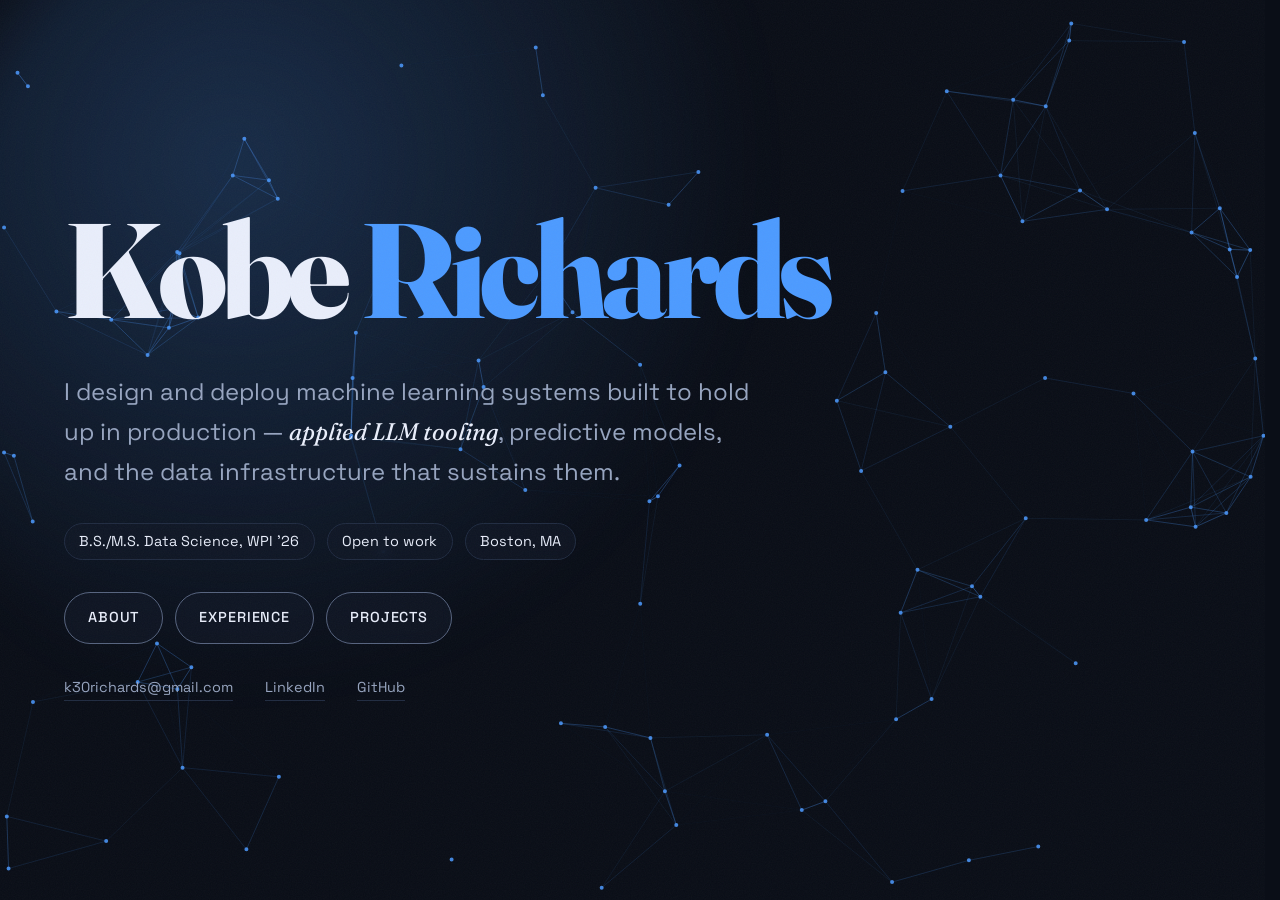
==== index.html @ b0a84de7 "Rewrite experience and project text as a bold overview plus one paragraph; add skills Each role and " ====
<!doctype html>
<html lang="en">
<head>
<meta charset="utf-8">
<meta name="viewport" content="width=device-width, initial-scale=1">

<!-- EDIT: page title + description (shows in browser tabs and search results) -->
<title>Kobe Richards — AI, ML &amp; Data Scientist</title>
<meta name="description" content="Kobe Richards — AI, ML and data scientist in Boston, MA. LLMs, predictive modeling, and data engineering. B.S./M.S. Data Science, WPI 2026.">

<link rel="preconnect" href="https://fonts.googleapis.com">
<link rel="preconnect" href="https://fonts.gstatic.com" crossorigin>
<link href="https://fonts.googleapis.com/css2?family=Fraunces:opsz,wght@9..144,400;9..144,600;9..144,800&family=Space+Grotesk:wght@400;500;700&display=swap" rel="stylesheet">

<link rel="stylesheet" href="styles.css">
<script src="script.js" defer></script>
</head>
<body>

<a class="skip" href="#main">Skip to content</a>

<!-- The animated background. Drawn by script.js; decoration only. -->
<canvas id="constellation" aria-hidden="true"></canvas>

<header class="topbar">
  <nav aria-label="Sections">
    <a href="#about">About</a>
    <a href="#experience">Experience</a>
    <a href="#work">Projects</a>
  </nav>
  <div class="scroll-progress" aria-hidden="true"></div>
</header>

<main id="main">

  <!-- ==========================================================
       EDIT: HERO — your name, your one-line intro, the chips, the
       Section buttons, and your contact links
       ========================================================== -->
  <section class="hero" id="top">
    <h1 class="hero-name">
      Kobe <span>Richards</span>
    </h1>
    <p class="hero-intro">
      I design and deploy machine learning systems built to hold up in
      production — <em>applied LLM tooling</em>, predictive models, and the
      data infrastructure that sustains them.
    </p>
    <ul class="chips">
      <li>B.S./M.S. Data Science, WPI&nbsp;&rsquo;26</li>
      <li>Open to work</li>
      <li>Boston, MA</li>
    </ul>
    <!-- Each button opens its Section as a pop-up, built from that
         Section's own content below (without JavaScript it jumps there). -->
    <nav class="hero-sections" aria-label="Explore">
      <a class="btn" href="#about">About</a>
      <a class="btn" href="#experience">Experience</a>
      <a class="btn" href="#work">Projects</a>
    </nav>
    <!-- EDIT: contact links -->
    <p class="hero-contact">
      <a href="mailto:k30richards@gmail.com">k30richards@gmail.com</a>
      <a href="https://www.linkedin.com/in/kdrichards30">LinkedIn</a>
      <a href="https://github.com/k30richards">GitHub</a>
    </p>
  </section>

  <!-- ==========================================================
       EDIT: ABOUT — bio, facts, and Toolkit, each in its own Panel
       ========================================================== -->
  <section class="about section" id="about">
    <h2 class="section-title"><span class="section-num">01</span> About</h2>
    <div class="about-grid">
      <div class="panel about-body">
        <p class="lead">
          I completed a combined B.S. and M.S. in Data Science at Worcester
          Polytechnic Institute in May 2026. Between an internship,
          undergraduate research, and graduate project work, my attention
          keeps returning to the same question: what does it take to move a
          model out of a notebook and into something an organization can
          depend on?
        </p>
        <p>
          My skills have been pointed at fairly different problems:
          enterprise data engineering and workflow automation, applied deep
          learning research, forecasting in noisy domains like equity markets
          and medical imaging, and deployment under the tight constraints of
          embedded hardware.
        </p>
        <p>
          Throughout, I benchmark competing options before committing to one,
          and I treat the system surrounding a model as no less important than
          the model itself.
        </p>
      </div>
      <div class="about-side">
        <!-- EDIT: swap these for your own facts — add or remove <div>s freely -->
        <div class="panel">
          <dl class="facts">
            <div><dt>Based in</dt><dd>Boston, MA</dd></div>
            <div><dt>Education</dt><dd>B.S./M.S. Data Science, WPI&nbsp;&rsquo;26</dd></div>
            <div><dt>Status</dt><dd>Available now. Open to full- and part-time roles.</dd></div>
            <div><dt>Seeking</dt><dd>Data science, ML, and applied AI roles in Greater Boston. Also open to consulting, technical sales, and part-time work where that background applies.</dd></div>
          </dl>
        </div>
        <!-- EDIT: Toolkit — one <div class="toolkit-group"> per category -->
        <div class="panel toolkit">
          <h3 class="panel-label">Toolkit</h3>
          <div class="toolkit-group">
            <p class="toolkit-name">Modeling</p>
            <ul class="tags"><li>PyTorch</li><li>TensorFlow</li><li>Scikit-learn</li></ul>
          </div>
          <div class="toolkit-group">
            <p class="toolkit-name">Data</p>
            <ul class="tags"><li>Python</li><li>Pandas</li><li>NumPy</li><li>SQL</li></ul>
          </div>
          <div class="toolkit-group">
            <p class="toolkit-name">Cloud &amp; reporting</p>
            <ul class="tags"><li>Snowflake</li><li>Azure</li><li>Tableau</li></ul>
          </div>
          <div class="toolkit-group">
            <p class="toolkit-name">LLMs</p>
            <ul class="tags"><li>Automation</li><li>Prompt design</li><li>Extraction from unstructured sources</li></ul>
          </div>
        </div>
      </div>
    </div>
  </section>

  <!-- ==========================================================
       EDIT: EXPERIENCE — the Timeline
       To add a role: copy one entire <li class="role panel"> … </li>
       block and change the dates, title, org, description, and tags.
       Newest first; the line and its markers follow on their own.
       ========================================================== -->
  <section class="section" id="experience">
    <h2 class="section-title"><span class="section-num">02</span> Experience</h2>

    <div class="timeline">
      <div class="timeline-line" aria-hidden="true"></div>
      <ol class="roles">

        <!-- ---- role ---- -->
        <li class="role panel">
          <div class="role-when">
            <p class="role-dates">Jun 2026 &ndash; Aug 2026</p>
            <p class="role-place">Boston, MA</p>
          </div>
          <div class="role-what">
            <h3 class="role-title">AI Intern</h3>
            <p class="role-org">Locust Walk</p>
            <div class="role-text">
              <p><strong>
                I built an automated pipeline that finds the executives and
                board members at the companies the firm tracks and prepares
                them to load into its CRM, replacing contact research that was
                done by hand.
              </strong></p>
              <p>
                The firm&rsquo;s CRM data was incomplete and going stale, and
                keeping it current meant researching one contact at a time,
                which did not scale. For each company, the pipeline finds its
                leadership and board pages, pulls the page text (with Jina, or
                Playwright for pages that need a real browser), has the Claude
                API read it and extract every name and title, and keeps only
                the roles the business development team tracks by checking
                each title against a whitelist I wrote. Apollo then adds
                emails and LinkedIn profiles. The CRM could not take that
                output as it was, so I wrote ETL scripts that clean the
                results, remove duplicates, map each location to the
                CRM&rsquo;s own region categories and reshape everything into
                its import format, so the contacts merge in without creating
                duplicate or conflicting records. Run across 211 firms, it
                found 2,042 contacts, an estimated 72% of them new to the CRM.
                The team uses it today, and the firm projects it will save
                hundreds of working hours a year. I also compared CRM and AI
                tools for the firm, including a cost model of its tool stack,
                and tested them on its real data. For
                example, I found that Clay fails silently on records missing a
                company domain and LinkedIn address, which helped the firm
                choose tools that would work at a low cost.
              </p>
            </div>
            <ul class="tags">
              <li>Python</li>
              <li>LLMs &amp; AI Tooling</li>
              <li>ETL</li>
              <li>API Integration</li>
              <li>Workflow Automation</li>
              <li>CRM Systems</li>
              <li>Technology Evaluation</li>
            </ul>
          </div>
        </li>

        <!-- ---- role ---- -->
        <li class="role panel">
          <div class="role-when">
            <p class="role-dates">May 2024 &ndash; Aug 2024</p>
            <p class="role-place">Worcester, MA</p>
          </div>
          <div class="role-what">
            <h3 class="role-title">Research Associate</h3>
            <p class="role-org">Worcester Polytechnic Institute</p>
            <div class="role-text">
              <p><strong>
                I tested six prompting strategies for getting ChatGPT to
                identify the stage of a pressure wound from a photo, to find
                out which one is the most accurate and consistent.
              </strong></p>
              <p>
                Pressure injuries are staged by looking at them, which is
                subjective, so the question was whether an AI model could do
                it reliably and which way of asking works best. I worked from
                the PIID dataset of 1,091 wound images across four severity
                stages and took an 80-image sample, 20 from each stage. I
                designed six prompts: Zero-Shot (no examples), Few-Shot (a few
                examples), Chain of Thought (reason step by step), Tree of
                Thought (weigh several lines of reasoning) and two structured
                templates, CO-STAR and TIDD-EC. I ran each one in ChatGPT and
                wrote a Python script to score accuracy, precision, recall and
                F1 and to build confusion matrices. To test consistency, I
                picked two images from each stage, one that clearly matched
                its stage and one an observer could easily mislabel, and ran
                every prompt on each image ten times. Chain of Thought did
                best on all four measures, at 72.5% accuracy, and Few-Shot was
                the least reliable. Small changes in wording moved the
                answers, and adding medical context made them steadier, which
                is worth knowing before anyone relies on AI for medical
                images. I presented the results at WPI&rsquo;s NSF REU
                research symposium.
              </p>
            </div>
            <ul class="tags">
              <li>Prompt Engineering</li>
              <li>Applied AI Research</li>
              <li>Medical Image Analysis</li>
              <li>Python</li>
            </ul>
          </div>
        </li>

      </ol>
    </div>
  </section>

  <!-- ==========================================================
       EDIT: PROJECTS
       To add a project: copy one entire <article class="card panel"> …
       </article> block below and change the icon, number, title, text,
       tags, and links. The grid reflows on its own — no other changes needed.
       ========================================================== -->
  <section class="section" id="work">
    <h2 class="section-title"><span class="section-num">03</span> Projects</h2>

    <div class="grid">

      <!-- ---- project card ---- -->
      <article class="card panel">
        <div class="card-head">
          <span class="card-icon" aria-hidden="true">
            <svg viewBox="0 0 24 24" width="22" height="22" fill="none" stroke="currentColor" stroke-width="1.8" stroke-linecap="round" stroke-linejoin="round"><ellipse cx="12" cy="5" rx="8" ry="3"/><path d="M4 5v6c0 1.7 3.6 3 8 3s8-1.3 8-3V5"/><path d="M4 11v6c0 1.7 3.6 3 8 3s8-1.3 8-3v-6"/></svg>
          </span>
          <p class="card-num">01</p>
        </div>
        <h3 class="card-title">Unified Compensation Modeling Engine</h3>
        <p class="card-meta">Graduate Qualifying Project &middot; <span class="card-dates">Jan 2026 &ndash; May 2026</span></p>
        <div class="card-text">
          <p><strong>
            Our four-person team replaced a medical device company&rsquo;s
            spreadsheet-based sales compensation modeling with a rule-driven
            system in Snowflake, and I built the Tableau dashboards that turn
            its results into comparisons stakeholders can act on.
          </strong></p>
          <p>
            The sponsor&rsquo;s compensation team designs sales incentive
            plans and has to test many versions of each plan against real
            sales data before one is chosen. They did that in spreadsheets
            full of repeated formulas and inconsistent data, which was slow
            and hard to trust. We replaced it with a system in Snowflake,
            designing and building the data model and calculation engine
            together as a team. Sales results sit in one central table (a star
            schema) tied to tables for territories, roles, products and time,
            so every comparison starts from the same numbers. Each
            plan&rsquo;s rules are stored as data in three layers (the
            plan&rsquo;s details, its payout rates and the reps it applies
            to), separate from the code, so a plan can change without
            rewriting anything. A calculation engine, built from stored
            procedures written with Snowflake scripting in SQL, works out who
            qualifies and what each rep is paid (base pay, accelerators and
            bonuses), with checks along the way. My teammates built the
            Streamlit app where analysts enter plan settings without writing
            SQL. I designed and built the Tableau dashboards on top of the
            results: one compares the current plan with proposed ones, one
            tracks representative performance against plan over time, and one
            shows when payouts land across the year. The system covers four of
            the six franchises and the three standard payout types, and the
            team expects it to save over 300 hours of work a year.
          </p>
        </div>
        <ul class="tags">
          <li>Snowflake</li>
          <li>SQL</li>
          <li>Snowflake Scripting</li>
          <li>Tableau</li>
          <li>Compensation Planning Analysis</li>
        </ul>
      </article>

      <!-- ---- project card ---- -->
      <article class="card panel">
        <div class="card-head">
          <span class="card-icon" aria-hidden="true">
            <svg viewBox="0 0 24 24" width="22" height="22" fill="none" stroke="currentColor" stroke-width="1.8" stroke-linecap="round" stroke-linejoin="round"><rect x="5" y="11" width="14" height="10" rx="2"/><path d="M8 11V7a4 4 0 0 1 8 0v4"/></svg>
          </span>
          <p class="card-num">02</p>
        </div>
        <h3 class="card-title">Edge-Based Smart Lock System</h3>
        <p class="card-meta"><span class="card-dates">Jan 2025 &ndash; May 2025</span></p>
        <div class="card-text">
          <p><strong>
            Our team built a touch-free door lock that listens for a wake word
            and then reads a four-digit code signed by hand to a camera, and
            my part was shrinking the models so they run fast on a small
            Raspberry Pi.
          </strong></p>
          <p>
            Keys and keypads do not work for people with limited vision or
            mobility, so the team designed a lock that needs no touch. A
            Raspberry Pi 5 with a microphone, camera and small display listens
            for a wake word (&ldquo;House&rdquo;), then turns on the camera
            and reads the four-digit code signed with the hand, showing Locked
            or Unlocked on the display. Two neural networks do the
            recognizing: one for the wake word, trained on Google&rsquo;s
            Speech Commands audio, and one for the hand signs, trained on a
            27-class sign-language image set (we used digits 0 to 9). The rest
            of the team trained those models and wrote the Pi software, and
            also tested a binarized version of the wake word network (one bit
            per weight) and took it through chip-design tools to estimate how
            fast dedicated hardware could run it. My part was compression,
            because the models had to run quickly on very limited hardware.
            Using TensorFlow&rsquo;s optimization tools and Lite-RT, I tried
            pruning (removing weights that matter little), several kinds of
            quantization (storing weights as small integers instead of 32-bit
            decimals), weight clustering (letting similar weights share a
            value) and quantization-aware training, and compared every version
            on size and accuracy. The best all-round result was 8-bit
            quantization: the wake word model dropped from 79 KB to 25 KB (68%
            smaller), accuracy rose from 96.1% to 98.3%, and each prediction
            on the Pi dropped from 108 to 36 microseconds. Pruning got it down
            to 10 KB at 94.5% accuracy, which gave the team a clear
            size-versus-accuracy menu to choose from.
          </p>
        </div>
        <ul class="tags">
          <li>Model Optimization</li>
          <li>TensorFlow</li>
          <li>Embedded ML</li>
          <li>Quantization &amp; Pruning</li>
          <li>Raspberry Pi</li>
        </ul>
        <p class="card-links">
          <a href="https://github.com/TC4451/Wake_word_sign_digits">Source&nbsp;&rarr;</a>
        </p>
      </article>

      <!-- ---- project card ---- -->
      <article class="card panel">
        <div class="card-head">
          <span class="card-icon" aria-hidden="true">
            <svg viewBox="0 0 24 24" width="22" height="22" fill="none" stroke="currentColor" stroke-width="1.8" stroke-linecap="round" stroke-linejoin="round"><path d="M3 17l6-6 4 4 8-8"/><path d="M15 7h6v6"/></svg>
          </span>
          <p class="card-num">03</p>
        </div>
        <h3 class="card-title">Multimodal Stock Movement Prediction</h3>
        <p class="card-meta"><span class="card-dates">Jan 2025 &ndash; May 2025</span></p>
        <div class="card-text">
          <p><strong>
            Our four-person team tested whether financial news improves stock
            direction predictions beyond what price history alone gives, and I
            built the price data work, the price-only models and the model
            that combines news with prices.
          </strong></p>
          <p>
            Most stock-prediction models only look at past prices, so the
            question was whether the news adds a real signal about whether a
            stock will go up or down. The team used S&amp;P 500 prices from
            Yahoo Finance and news headlines scored by FinBERT, a language
            model trained on financial text, and my teammates built and tuned
            the FinBERT sentiment models. I started with the data: I picked 15
            stocks that behave differently (five steady, five volatile and
            five flat, sorted by their volatility and total return) and
            engineered features such as moving averages, RSI and MACD, using a
            random forest to check which ones mattered. I then built the
            price-only models that set the bar: a naive baseline that predicts
            tomorrow will match today, a bidirectional LSTM, and a multi-task
            transformer that reads 30 days of features and predicts the next
            day, week and month. Finally I built the dual-stream transformer,
            which processes price and sentiment separately and lets them look
            at each other through cross-attention, with an autoencoder
            compressing the sentiment inputs and focal loss to handle the
            imbalance between up and down days. It scored 92.7% accuracy for
            next-day direction and 97.81% for next-week, well above the
            baselines, but the sentiment history covered only about 25 days,
            so those numbers need a longer test before anyone should trust
            them.
          </p>
        </div>
        <ul class="tags">
          <li>PyTorch</li>
          <li>Transformers</li>
          <li>Multimodal Data Analysis</li>
          <li>Time-Series Modeling</li>
          <li>NLP</li>
          <li>Model Evaluation</li>
        </ul>
        <p class="card-links">
          <a href="https://github.com/atiwari18/BuffERT">Source&nbsp;&rarr;</a>
        </p>
      </article>

    </div>
  </section>

</main>

</body>
</html>
---- styles.css ----
/* ==========================================================================
   RETHEME HERE
   Everything visual is driven by the variables in this one block.
   Change a handful and the whole site follows - the Constellation
   background reads its colors from here too.
   ========================================================================== */

:root {
  /* --- Colors ------------------------------------------------------------ */
  --bg:            #0a0e17;   /* page background (cool near-black)           */
  --bg-raised:     #131a28;   /* raised surfaces (Panels, chips)             */
  --ink:           #e9eefb;   /* primary text (cool near-white)              */
  --ink-muted:     #97a5c0;   /* secondary text                              */
  --ink-faint:     #57647f;   /* numbers, hairlines, quiet details           */
  --accent:        #4d9bff;   /* THE color - buttons, links, background nodes */
  --accent-ink:    #06121f;   /* text placed on top of --accent              */
  --accent-2:      #6fe3ff;   /* secondary pop - section numbers, highlights */
  --rule:          #212c42;   /* border / divider color                      */

  /* --- Type -------------------------------------------------------------- */
  --font-display:  "Fraunces", "Iowan Old Style", Georgia, serif;
  --font-body:     "Space Grotesk", ui-sans-serif, system-ui, sans-serif;
  --wonk:          "SOFT" 0, "WONK" 1;  /* Fraunces personality axes         */

  --step--1: clamp(0.82rem, 0.79rem + 0.15vw, 0.9rem);
  --step-0:  clamp(1rem, 0.95rem + 0.25vw, 1.125rem);
  --step-1:  clamp(1.25rem, 1.15rem + 0.5vw, 1.5rem);
  --step-2:  clamp(1.6rem, 1.4rem + 1vw, 2.25rem);
  --step-3:  clamp(2.2rem, 1.7rem + 2.4vw, 3.5rem);
  --step-hero: clamp(3rem, 1.2rem + 9vw, 9rem);

  /* --- Spacing & shape --------------------------------------------------- */
  --space-2xs: 0.375rem;
  --space-xs:  0.75rem;
  --space-s:   1.25rem;
  --space-m:   2rem;
  --space-l:   3.5rem;
  --space-xl:  6rem;
  --space-2xl: clamp(5rem, 12vw, 10rem);

  --measure:   62ch;          /* max width of readable text                  */
  --page-max:  74rem;         /* max width of the layout                     */
  --gutter:    clamp(1.25rem, 5vw, 4rem);

  --radius:    16px;
  --radius-sm: 8px;
  --border:    1px solid var(--rule);
  --ease:      cubic-bezier(0.2, 0.7, 0.3, 1);
  --speed:     220ms;

  /* --- Panels (frosted glass over the Constellation) --------------------- */
  --panel-bg:   color-mix(in srgb, var(--bg-raised) 60%, transparent);
                                        /* raise the % to hide more background */
  --panel-blur: 6px;                    /* softens the lines behind a Panel */
  --bar-bg:     color-mix(in srgb, var(--bg) 72%, transparent);
                                        /* the fixed top bar                */
  --bar-blur:   10px;

  /* --- Section pop-ups --------------------------------------------------- */
  --popup-bg:   color-mix(in srgb, var(--bg-raised) 88%, transparent);
                                        /* the pop-up card; kept solid for reading */
  --popup-dim:  color-mix(in srgb, var(--bg) 62%, transparent);
                                        /* the page behind an open pop-up   */

  /* --- Motion ------------------------------------------------------------ */
  --reveal-distance: 20px;    /* how far below its place a Panel starts      */
  --depth-drift:     0.1;     /* background moves at this fraction of scroll */
}

/* ==========================================================================
   Base
   ========================================================================== */

*, *::before, *::after { box-sizing: border-box; }

html {
  -webkit-text-size-adjust: 100%;
  scroll-behavior: smooth;
  scroll-padding-top: 5rem;  /* anchor jumps land below the fixed top bar   */
  scrollbar-gutter: stable;  /* no sideways jump when a pop-up locks scrolling */
}

body {
  margin: 0;
  background: var(--bg);
  color: var(--ink);
  font-family: var(--font-body);
  font-size: var(--step-0);
  line-height: 1.65;
  -webkit-font-smoothing: antialiased;
  overflow-x: hidden;
}

/* Very fine film grain over the whole page - the thing that keeps a flat
   dark background from looking like a default template. */
body::before {
  content: "";
  position: fixed;
  inset: 0;
  z-index: 9999;
  pointer-events: none;
  opacity: 0.035;
  background-image: url("data:image/svg+xml,%3Csvg xmlns='http://www.w3.org/2000/svg'%3E%3Cfilter id='n'%3E%3CfeTurbulence type='fractalNoise' baseFrequency='0.85' numOctaves='4' stitchTiles='stitch'/%3E%3C/filter%3E%3Crect width='100%25' height='100%25' filter='url(%23n)'/%3E%3C/svg%3E");
}

h1, h2, h3 {
  font-family: var(--font-display);
  font-variation-settings: var(--wonk);
  font-weight: 600;
  line-height: 1.05;
  letter-spacing: -0.02em;
  margin: 0;
  text-wrap: balance;
}

p { margin: 0 0 var(--space-s); max-width: var(--measure); }
p:last-child { margin-bottom: 0; }

a { color: inherit; }

img { max-width: 100%; display: block; }

::selection { background: var(--accent); color: var(--accent-ink); }

:focus-visible {
  outline: 2px solid var(--accent);
  outline-offset: 3px;
  border-radius: 2px;
}

.skip {
  position: absolute;
  left: -9999px;
  top: var(--space-xs);
  background: var(--accent);
  color: var(--accent-ink);
  padding: var(--space-2xs) var(--space-xs);
  border-radius: var(--radius-sm);
  font-weight: 700;
}
.skip:focus { left: var(--gutter); z-index: 10000; }

/* Read by screen readers, never shown. */
.visually-hidden {
  position: absolute;
  width: 1px;
  height: 1px;
  overflow: hidden;
  clip-path: inset(50%);
  white-space: nowrap;
}

/* ==========================================================================
   Constellation  -  the animated background, fixed behind everything.
   script.js draws it; with scripts off the page background shows instead.
   ========================================================================== */

#constellation {
  position: fixed;
  inset: 0;
  width: 100%;
  height: 100%;
  z-index: 0;
  pointer-events: none;      /* decoration only; never takes a click */
}

main {
  position: relative;
  z-index: 1;                /* content sits above the Constellation */
}

/* ==========================================================================
   Layout primitives
   ========================================================================== */

.topbar nav,
.hero,
.section {
  width: min(100% - var(--gutter) * 2, var(--page-max));
  margin-inline: auto;
}

.section { padding-block: var(--space-2xl); }

.section-title {
  font-size: var(--step-2);
  display: flex;
  align-items: baseline;
  gap: var(--space-xs);
  padding-bottom: var(--space-s);
  margin-bottom: var(--space-l);
  border-bottom: var(--border);
}

.section-num {
  font-family: var(--font-body);
  font-size: var(--step--1);
  font-weight: 700;
  letter-spacing: 0.18em;
  color: var(--accent-2);
}

/* ==========================================================================
   Panels  -  every piece of content in a Section sits in one
   ========================================================================== */

.panel {
  position: relative;
  padding: var(--space-m);
  background: var(--panel-bg);
  -webkit-backdrop-filter: blur(var(--panel-blur));
  backdrop-filter: blur(var(--panel-blur));
  border: var(--border);
  border-radius: var(--radius);
}

.panel-label {
  font-family: var(--font-body);
  font-size: var(--step--1);
  font-weight: 700;
  letter-spacing: 0.18em;
  text-transform: uppercase;
  color: var(--accent-2);
  margin-bottom: var(--space-s);
}

/* ==========================================================================
   Reveal  -  Panels and Section headings fade in and rise into place as
   they scroll into view. script.js sets --reveal from 0 to 1 by scroll
   position, so it reverses when you scroll back. Without the script, or
   with reduced motion, --reveal is never set and everything shows at 1.
   ========================================================================== */

.panel,
.section-title {
  opacity: var(--reveal, 1);
  /* --lift is an extra offset on top of the Reveal (the card hover). */
  transform: translateY(calc((1 - var(--reveal, 1)) * var(--reveal-distance) + var(--lift, 0px)));
}

/* A Panel holding keyboard focus is always fully revealed, so a link
   tabbed to is never faded or displaced. */
.panel:focus-within { --reveal: 1 !important; }

/* ==========================================================================
   Top bar  -  fixed, with the Active Section highlighted and a progress line
   ========================================================================== */

.topbar {
  position: fixed;
  inset: 0 0 auto 0;
  z-index: 10;
  background: var(--bar-bg);
  -webkit-backdrop-filter: blur(var(--bar-blur));
  backdrop-filter: blur(var(--bar-blur));
  border-bottom: var(--border);
}

.topbar nav {
  display: flex;
  flex-wrap: wrap;           /* nav wraps rather than clipping when cramped  */
  justify-content: flex-end;
  gap: clamp(var(--space-xs), 3vw, var(--space-m));
  padding-block: var(--space-s);
  font-size: var(--step--1);
  letter-spacing: 0.08em;
  text-transform: uppercase;
}

.topbar nav a {
  text-decoration: none;
  color: var(--ink-muted);
  padding-bottom: 2px;
  border-bottom: 1px solid transparent;
  transition: color var(--speed) var(--ease), border-color var(--speed) var(--ease);
}
.topbar nav a:hover { color: var(--ink); border-bottom-color: var(--accent); }
.topbar nav a[aria-current] { color: var(--accent-2); border-bottom-color: var(--accent-2); }

/* How far down the page you are; script.js sets --progress from 0 to 1. */
.scroll-progress {
  position: absolute;
  left: 0;
  right: 0;
  bottom: -1px;
  height: 2px;
  background: linear-gradient(90deg, var(--accent), var(--accent-2));
  transform-origin: 0 50%;
  transform: scaleX(var(--progress, 0));
}

/* ==========================================================================
   Hero
   ========================================================================== */

.hero {
  position: relative;
  padding-block: clamp(7rem, 18vh, 12rem) var(--space-2xl);
}

/* Soft accent glow sitting behind the name. */
.hero::before {
  content: "";
  position: absolute;
  z-index: -1;
  top: -18vh;
  left: -12vw;
  width: min(58rem, 90vw);
  aspect-ratio: 1;
  border-radius: 50%;
  background: radial-gradient(circle at 35% 35%,
              color-mix(in oklab, var(--accent) 22%, transparent),
              transparent 62%);
  filter: blur(30px);
  pointer-events: none;      /* decoration only; never takes a click */
}

.hero-name {
  font-size: var(--step-hero);
  font-weight: 800;
  letter-spacing: -0.045em;
  margin-bottom: var(--space-m);
}

/* The last word of the name carries the accent color. */
.hero-name span { color: var(--accent); }

.hero-intro {
  font-size: var(--step-1);
  color: var(--ink-muted);
  max-width: 46ch;
  margin-bottom: var(--space-m);
}
.hero-intro em {
  font-family: var(--font-display);
  font-variation-settings: var(--wonk);
  font-style: italic;
  color: var(--ink);
}

/* Headline facts under the intro. */
.chips {
  list-style: none;
  display: flex;
  flex-wrap: wrap;
  gap: var(--space-xs);
  margin: 0 0 var(--space-m);
  padding: 0;
}
.chips li {
  font-size: var(--step--1);
  padding: 0.4em 1em;
  border: var(--border);
  border-radius: 999px;
  background: var(--panel-bg);
  -webkit-backdrop-filter: blur(var(--panel-blur));
  backdrop-filter: blur(var(--panel-blur));
}

/* The Section buttons: each opens its Section as a pop-up. */
.hero-sections { display: flex; flex-wrap: wrap; gap: var(--space-xs); }

.btn {
  display: inline-block;
  text-decoration: none;
  font-weight: 500;
  font-size: var(--step--1);
  letter-spacing: 0.06em;
  text-transform: uppercase;
  padding: 0.9em 1.6em;
  border: 1px solid var(--ink-faint);
  border-radius: 999px;
  transition: transform var(--speed) var(--ease), background var(--speed) var(--ease),
              color var(--speed) var(--ease), border-color var(--speed) var(--ease);
}
.btn:hover { transform: translateY(-2px); border-color: var(--ink); }

.hero-sections .btn {
  background: var(--panel-bg);
  -webkit-backdrop-filter: blur(var(--panel-blur));
  backdrop-filter: blur(var(--panel-blur));
}
.hero-sections .btn:hover { border-color: var(--accent-2); color: var(--accent-2); }

.hero-contact {
  display: flex;
  flex-wrap: wrap;
  gap: var(--space-2xs) var(--space-m);
  margin: var(--space-m) 0 0;
  font-size: var(--step--1);
}
.hero-contact a {
  text-decoration: none;
  color: var(--ink-muted);
  border-bottom: 1px solid var(--rule);
  overflow-wrap: anywhere;
  transition: color var(--speed) var(--ease), border-color var(--speed) var(--ease);
}
.hero-contact a:hover { color: var(--accent); border-bottom-color: var(--accent); }

/* ==========================================================================
   About  -  bio Panel beside a column of the facts and Toolkit Panels
   ========================================================================== */

.about-grid {
  display: grid;
  gap: var(--space-s);
  grid-template-columns: minmax(0, 1.6fr) minmax(0, 1fr);
  align-items: start;
}

.about-side { display: grid; gap: var(--space-s); }

.lead {
  font-family: var(--font-display);
  font-variation-settings: var(--wonk);
  font-size: var(--step-1);
  line-height: 1.4;
}

.facts { margin: 0; display: grid; gap: 0; }
.facts > div {
  display: grid;
  gap: var(--space-2xs);
  padding-block: var(--space-xs);
  border-bottom: var(--border);
}
.facts > div:first-child { padding-top: 0; }
.facts > div:last-child { padding-bottom: 0; border-bottom: 0; }
.facts dt {
  font-size: var(--step--1);
  letter-spacing: 0.12em;
  text-transform: uppercase;
  color: var(--ink-faint);
}
.facts dd { margin: 0; }

.toolkit-group + .toolkit-group { margin-top: var(--space-s); }
.toolkit-name {
  margin-bottom: var(--space-2xs);
  font-size: var(--step--1);
  color: var(--ink-muted);
}

/* ==========================================================================
   Experience  -  the Timeline: a line down the left, one Panel per role.
   script.js sets --drawn from 0 to 1 so the line draws in as you scroll.
   ========================================================================== */

.timeline {
  position: relative;
  padding-left: var(--space-l);
}

.timeline-line {
  position: absolute;
  top: 0;
  bottom: 0;
  left: calc(var(--space-s) - 1px);
  width: 2px;
  border-radius: 2px;
  background: linear-gradient(var(--accent), var(--accent-2));
  transform-origin: 50% 0;
  transform: scaleY(var(--drawn, 1));
}

.roles {
  list-style: none;
  margin: 0;
  padding: 0;
  display: grid;
  gap: var(--space-m);
}

.role {
  display: grid;
  grid-template-columns: minmax(0, 12rem) minmax(0, 1fr);
  gap: var(--space-m);
  align-items: start;
}

/* The marker on the Timeline beside each role. */
.role::before {
  content: "";
  position: absolute;
  top: calc(var(--space-m) + 0.3rem);
  left: calc(var(--space-s) - var(--space-l) - 7px);
  width: 12px;
  height: 12px;
  border-radius: 50%;
  background: var(--bg);
  border: 2px solid var(--accent-2);
}

.role-when { display: grid; gap: var(--space-2xs); }

.role-dates {
  margin: 0;
  font-size: var(--step--1);
  font-weight: 500;
  letter-spacing: 0.06em;
  color: var(--accent-2);
}

.role-place {
  margin: 0;
  font-size: 0.72rem;
  letter-spacing: 0.12em;
  text-transform: uppercase;
  color: var(--ink-faint);
}

.role-what { display: grid; gap: var(--space-xs); }

.role-title {
  font-family: var(--font-display);
  font-variation-settings: var(--wonk);
  font-size: var(--step-2);
  font-weight: 600;
  line-height: 1.1;
}

.role-org {
  margin: calc(var(--space-xs) * -1) 0 0;
  font-size: var(--step-0);
  color: var(--ink-muted);
}

.role-text {
  margin: 0;
  font-size: var(--step--1);
  line-height: 1.65;
}

/* ==========================================================================
   Projects grid  -  one Panel per project; add as many as you like
   ========================================================================== */

.grid {
  display: grid;
  gap: var(--space-s);
  grid-template-columns: repeat(auto-fill, minmax(min(100%, 20rem), 1fr));
}

.card {
  display: flex;
  flex-direction: column;
  gap: var(--space-xs);
  overflow: hidden;
  transition: border-color var(--speed) var(--ease);
}

/* Accent rule that wipes across the top edge on hover. */
.card::before {
  content: "";
  position: absolute;
  inset: 0 0 auto 0;
  height: 3px;
  background: var(--accent);
  transform: scaleX(0);
  transform-origin: left;
  transition: transform var(--speed) var(--ease);
}
/* The hover lift adds to the Reveal offset rather than replacing it. */
.card:hover {
  --lift: -4px;
  border-color: var(--ink-faint);
}
.card:hover::before,
.card:focus-within::before { transform: scaleX(1); }

.card-head {
  display: flex;
  align-items: center;
  justify-content: space-between;
  margin-bottom: var(--space-2xs);
}

/* Small icon for the project's domain - swap the <svg> inside freely. */
.card-icon {
  display: grid;
  place-items: center;
  width: 2.5rem;
  height: 2.5rem;
  border-radius: var(--radius-sm);
  background: color-mix(in oklab, var(--accent) 14%, transparent);
  color: var(--accent-2);
}

.card-num {
  font-size: var(--step--1);
  font-weight: 700;
  letter-spacing: 0.2em;
  color: var(--ink-faint);
  margin: 0;
}

.card-title {
  font-size: var(--step-1);
  font-weight: 600;
}

/* Small dateline under a project title. Delete the <p> to drop it. */
.card-meta {
  margin: 0;
  font-size: 0.72rem;
  letter-spacing: 0.1em;
  text-transform: uppercase;
  color: var(--ink-faint);
}

.card-text {
  font-size: var(--step--1);
  line-height: 1.6;
  margin: 0;
  flex: 1;               /* pushes tags + links to the bottom of every card */
}

.tags {
  list-style: none;
  display: flex;
  flex-wrap: wrap;
  gap: var(--space-2xs);
  margin: 0;
  padding: 0;
}
.tags li {
  font-size: 0.72rem;
  letter-spacing: 0.08em;
  text-transform: uppercase;
  padding: 0.3em 0.7em;
  border: var(--border);
  border-radius: 999px;
  color: var(--ink-muted);
}

.card-links {
  display: flex;
  flex-wrap: wrap;
  gap: var(--space-s);
  margin: var(--space-2xs) 0 0;
  font-size: var(--step--1);
}
.card-links a {
  text-decoration: none;
  font-weight: 500;
  color: var(--accent);
  border-bottom: 1px solid transparent;
  transition: border-color var(--speed) var(--ease), color var(--speed) var(--ease);
}
.card-links a:hover { border-bottom-color: currentColor; color: var(--accent-2); }

/* ==========================================================================
   Section pop-ups  -  script.js builds one <dialog> from the Sections'
   own content and opens it from the Hero's Section buttons. Once it has,
   the page is just the Hero (html.popups); without the script the full
   long page shows instead. The dialog covers the window and dims the
   Hero; the card inside holds the content.
   ========================================================================== */

html.popups .topbar,
html.popups .section { display: none; }

html.popups .hero {
  min-height: 100vh;
  min-height: 100svh;        /* the Hero is the whole page */
  display: flex;
  flex-direction: column;
  justify-content: center;
  padding-block: var(--space-l);
}

html.popup-open { overflow: hidden; }   /* the page stays put behind it */

.popup {
  position: fixed;
  inset: 0;
  width: 100%;
  height: 100%;
  max-width: none;
  max-height: none;
  margin: 0;
  padding: clamp(var(--space-xs), 7vh, 5rem) var(--gutter);
  border: 0;
  color: var(--ink);
  color-scheme: dark;        /* dark scrollbars inside the pop-up */
  background: var(--popup-dim);
  -webkit-backdrop-filter: blur(4px);
  backdrop-filter: blur(4px);
}
.popup[open] {
  display: flex;
  justify-content: center;
  align-items: flex-start;   /* top-aligned, so the bar stays put between Sections */
  animation: popup-fade var(--speed) var(--ease);
}
.popup::backdrop { background: transparent; }
.popup [hidden] { display: none !important; }  /* beats the display rules below */

.popup-card {
  display: flex;
  flex-direction: column;
  width: min(100%, 46rem);
  max-height: 100%;
  overflow: hidden;
  background: var(--popup-bg);
  -webkit-backdrop-filter: blur(var(--bar-blur));
  backdrop-filter: blur(var(--bar-blur));
  border: var(--border);
  border-radius: var(--radius);
  box-shadow: 0 30px 80px -20px rgba(0, 0, 0, 0.6);
  animation: popup-rise 320ms var(--ease);
}

.popup-bar {
  display: flex;
  align-items: center;
  gap: var(--space-xs);
  padding: var(--space-s) var(--space-m);
  border-bottom: var(--border);
}

.popup-title {
  flex: 1;
  min-width: 0;
  display: flex;
  flex-wrap: wrap;           /* on a narrow bar the number sits above the name */
  align-items: baseline;
  gap: 0 var(--space-xs);
  font-size: var(--step-2);
  outline: none;             /* focused by script on open, not by the visitor */
}

.popup-step,
.popup-close {
  flex: none;                /* the heading gives way, never the buttons */
  display: inline-flex;
  align-items: center;
  justify-content: center;
  gap: var(--space-2xs);
  min-height: 2.75rem;
  font: inherit;
  font-size: var(--step--1);
  color: var(--ink);
  background: transparent;
  border: 1px solid var(--ink-faint);
  border-radius: 999px;
  cursor: pointer;
  transition: border-color var(--speed) var(--ease), color var(--speed) var(--ease);
}
.popup-step { padding: 0 1em; letter-spacing: 0.06em; text-transform: uppercase; }
.popup-close { width: 2.75rem; }
.popup-step:hover,
.popup-close:hover { border-color: var(--accent-2); color: var(--accent-2); }

.popup-body {
  overflow-y: auto;
  overscroll-behavior: contain;  /* scrolling never leaks to the page behind */
  padding: var(--space-m);
}

.popup-page { display: grid; gap: var(--space-m); }
.popup-page:not([hidden]) { animation: popup-swap 260ms var(--ease); }

.popup-label {
  font-family: var(--font-body);
  font-size: var(--step--1);
  font-weight: 700;
  letter-spacing: 0.18em;
  text-transform: uppercase;
  color: var(--accent-2);
  margin-bottom: var(--space-xs);
}

.popup-bio .lead {                 /* the bio reads as one even block of text */
  font-family: inherit;
  font-variation-settings: normal;
  font-size: inherit;
  line-height: inherit;
}

/* About: the facts as small tiles. */
.popup-facts {
  list-style: none;
  margin: 0;
  padding: 0;
  display: grid;
  gap: var(--space-2xs);
  grid-template-columns: repeat(auto-fit, minmax(min(100%, 12rem), 1fr));
}
.popup-fact {
  display: grid;
  align-content: start;
  gap: 0.2rem;
  padding: var(--space-xs);
  border: var(--border);
  border-radius: var(--radius-sm);
}
.popup-fact-label {
  font-size: 0.72rem;
  letter-spacing: 0.12em;
  text-transform: uppercase;
  color: var(--ink-faint);
}
.popup-fact-value { font-size: var(--step--1); line-height: 1.45; }
.popup-fact-wide { grid-column: 1 / -1; }

/* Experience and Projects: one tab per role or project. */
/* Equal columns: side by side on computers, stacked on phones. */
.popup-tabs {
  display: grid;
  grid-template-columns: repeat(auto-fit, minmax(min(100%, 11rem), 1fr));
  gap: var(--space-2xs);
}
.popup-tab {
  display: grid;
  align-content: space-between;  /* dates line up at the bottom of every tab */
  gap: var(--space-2xs);
  text-align: left;
  padding: 0.6em 1.1em;
  font: inherit;
  line-height: 1.3;
  color: inherit;
  background: none;
  border: 1px solid var(--rule);
  border-radius: var(--radius-sm);
  cursor: pointer;
  transition: border-color var(--speed) var(--ease), background var(--speed) var(--ease);
}
.popup-tab-name { font-weight: 500; }
.popup-tab-when { font-size: 0.72rem; letter-spacing: 0.1em; text-transform: uppercase; color: var(--ink-faint); }
.popup-tab:hover { border-color: var(--ink-faint); }
.popup-tab[aria-selected="true"] {
  border-color: var(--accent);
  background: color-mix(in oklab, var(--accent) 18%, transparent);
}
.popup-tab[aria-selected="true"] .popup-tab-when { color: var(--accent-2); }

.popup-tabpanel { display: grid; gap: var(--space-xs); padding-top: var(--space-s); }
.popup-tabpanel-title {
  font-family: var(--font-display);
  font-variation-settings: var(--wonk);
  font-size: var(--step-1);
}
.popup-tabpanel .role-text,
.popup-tabpanel .card-text { font-size: var(--step-0); }
.popup-tabpanel .card-links { margin: 0; }

/* Skills are listed in priority order in index.html; the first three stand out. */
.popup-tabpanel .tags li:nth-child(-n+3) {
  color: var(--ink);
  border-color: color-mix(in oklab, var(--accent) 60%, var(--rule));
  background: color-mix(in oklab, var(--accent) 14%, transparent);
}

@keyframes popup-fade { from { opacity: 0; } }
@keyframes popup-rise { from { opacity: 0; transform: translateY(16px) scale(0.98); } }
@keyframes popup-swap { from { opacity: 0; transform: translateX(12px); } }

/* ==========================================================================
   Responsive + motion
   ========================================================================== */

@media (max-width: 48rem) {
  .about-grid { grid-template-columns: minmax(0, 1fr); }
  .panel { padding: var(--space-s); }
  .timeline { padding-left: var(--space-m); }
  .timeline-line { left: calc(var(--space-xs) - 1px); }
  .role::before {
    top: calc(var(--space-s) + 0.3rem);
    left: calc(var(--space-xs) - var(--space-m) - 7px);
  }

  /* Pop-ups become a sheet that fills the screen, less a small margin. */
  .popup { padding: var(--space-xs); }
  .popup-card { width: 100%; height: 100%; }
  .popup-bar { padding: var(--space-xs) var(--space-xs) var(--space-xs) var(--space-s); }
  .popup-body { padding: var(--space-s); }

  /* Dates stack above the role instead of sitting beside it. */
  .role { grid-template-columns: minmax(0, 1fr); gap: var(--space-s); }
  .role-when {
    grid-auto-flow: column;
    justify-content: start;
    align-items: baseline;
    gap: var(--space-s);
  }
}

/* On phones the arrows drop their Section names (they keep them as labels). */
@media (max-width: 30rem) {
  .popup-bar { gap: var(--space-2xs); }
  .popup-title { font-size: var(--step-1); }
  .popup-step { width: 2.75rem; padding: 0; }
  .popup-step-name {
    position: absolute;
    width: 1px;
    height: 1px;
    overflow: hidden;
    clip-path: inset(50%);
    white-space: nowrap;
  }
}

@media (max-width: 26rem) {
  .topbar nav {
    gap: var(--space-xs);
    padding-block: var(--space-xs);
    letter-spacing: 0.04em;
    font-size: 0.75rem;
  }

  /* Keep the Hero's buttons above the fold on small phones. */
  .hero { padding-top: clamp(5.5rem, 14vh, 12rem); }
  html.popups .hero { padding-block: var(--space-xs); }   /* no top bar to clear */
  .hero-contact { margin-top: var(--space-s); }
  .hero-name,
  .hero-intro,
  .chips { margin-bottom: var(--space-s); }
}

/* Reduced motion: script.js leaves the background still and skips the
   Reveal and the Timeline draw; this covers the CSS side. */
@media (prefers-reduced-motion: reduce) {
  html { scroll-behavior: auto; }
  *, *::before, *::after {
    animation-duration: 0.01ms !important;
    transition-duration: 0.01ms !important;
  }
}
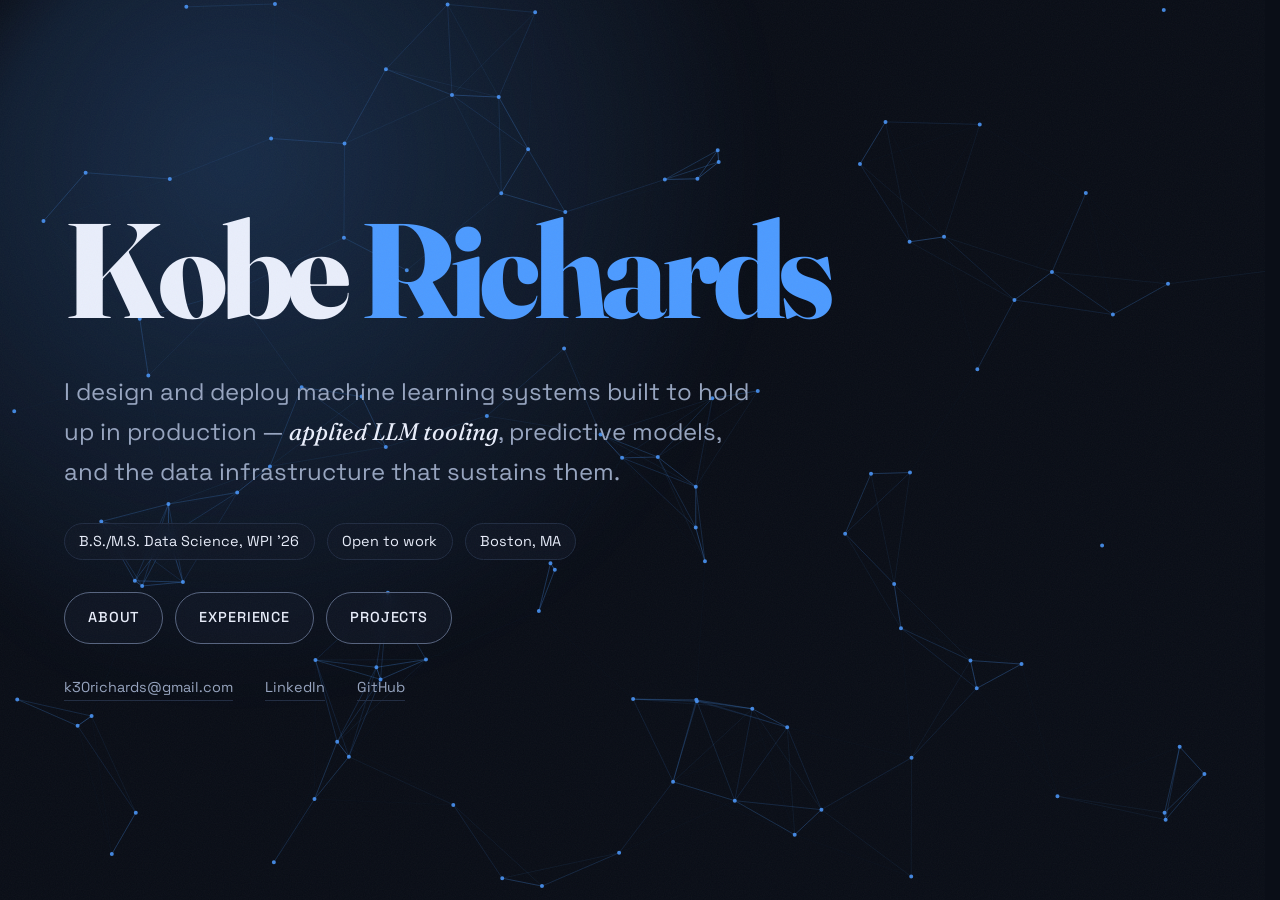
==== commit d7c88728: "Labelled paragraphs, "where" in the overview, and a drawn visual for each project Each role and proj" ====
--- a/index.html
+++ b/index.html
@@ -151,35 +151,83 @@
             <h3 class="role-title">AI Intern</h3>
             <p class="role-org">Locust Walk</p>
             <div class="role-text">
-              <p><strong>
-                I built an automated pipeline that finds the executives and
-                board members at the companies the firm tracks and prepares
-                them to load into its CRM, replacing contact research that was
-                done by hand.
+              <p class="overview"><strong>
+                As an AI intern at Locust Walk, a biopharma advisory firm in
+                Boston, I built an automated pipeline that finds executives
+                and board members at target companies and prepares them to
+                load into the firm&rsquo;s CRM.
               </strong></p>
               <p>
-                The firm&rsquo;s CRM data was incomplete and going stale, and
-                keeping it current meant researching one contact at a time,
-                which did not scale. For each company, the pipeline finds its
-                leadership and board pages, pulls the page text (with Jina, or
-                Playwright for pages that need a real browser), has the Claude
-                API read it and extract every name and title, and keeps only
-                the roles the business development team tracks by checking
-                each title against a whitelist I wrote. Apollo then adds
-                emails and LinkedIn profiles. The CRM could not take that
-                output as it was, so I wrote ETL scripts that clean the
-                results, remove duplicates, map each location to the
-                CRM&rsquo;s own region categories and reshape everything into
-                its import format, so the contacts merge in without creating
-                duplicate or conflicting records. Run across 211 firms, it
-                found 2,042 contacts, an estimated 72% of them new to the CRM.
-                The team uses it today, and the firm projects it will save
-                hundreds of working hours a year. I also compared CRM and AI
-                tools for the firm, including a cost model of its tool stack,
-                and tested them on its real data. For
-                example, I found that Clay fails silently on records missing a
-                company domain and LinkedIn address, which helped the firm
-                choose tools that would work at a low cost.
+                <span class="para-label">The problem</span>
+                The CRM&rsquo;s contact data was incomplete and going stale,
+                and keeping it current meant researching one person at a time
+                by hand. The firm&rsquo;s outreach and automation depended on
+                that data being right, and the manual process did not scale.
+              </p>
+              <p>
+                <span class="para-label">The approach</span>
+                I compared CRM and AI tools against the firm&rsquo;s real
+                records and built a cost model of its tool stack. Clay failed
+                silently on records missing a company domain and LinkedIn URL,
+                which showed the data had to be collected and cleaned first,
+                so I built the collection step in Python and used Apollo for
+                enrichment.
+              </p>
+              <p>
+                <span class="para-label">What I built</span>
+                For each company, the pipeline finds its leadership and board
+                pages, pulls the text with Jina or Playwright, and has the
+                Claude API extract names and titles. A role whitelist keeps
+                only the positions the business development team tracks, and
+                Apollo adds emails and LinkedIn profiles. ETL scripts then
+                clean the results, remove duplicates, map locations to the
+                CRM&rsquo;s regions and reshape everything to its import
+                format, so contacts merge in without creating duplicates.
+              </p>
+              <figure class="viz">
+                <svg viewBox="0 0 320 348" role="img" aria-label="Flow diagram: company list, find leadership and board pages, pull the page text, extract names and titles with the Claude API, keep the tracked roles, add emails and LinkedIn profiles with Apollo, ETL scripts, then the CRM.">
+                                  <rect x="20" y="2" width="280" height="28" rx="6" class="v-box"/>
+                                  <text x="160.0" y="20.0" text-anchor="middle"><tspan class="v-t">Company list</tspan><tspan class="v-s"> &middot; the firms to research</tspan></text>
+                                  <line x1="160" y1="30" x2="160.0" y2="38.0" class="v-arrow"/>
+                                  <path d="M160.0 44.0 L156.5 38.0 L163.5 38.0 Z" class="v-head"/>
+                                  <rect x="20" y="44" width="280" height="28" rx="6" class="v-box"/>
+                                  <text x="160.0" y="62.0" text-anchor="middle"><tspan class="v-t">Find leadership and board pages</tspan></text>
+                                  <line x1="160" y1="72" x2="160.0" y2="80.0" class="v-arrow"/>
+                                  <path d="M160.0 86.0 L156.5 80.0 L163.5 80.0 Z" class="v-head"/>
+                                  <rect x="20" y="86" width="280" height="28" rx="6" class="v-box"/>
+                                  <text x="160.0" y="104.0" text-anchor="middle"><tspan class="v-t">Pull the page text</tspan><tspan class="v-s"> &middot; Jina, Playwright</tspan></text>
+                                  <line x1="160" y1="114" x2="160.0" y2="122.0" class="v-arrow"/>
+                                  <path d="M160.0 128.0 L156.5 122.0 L163.5 122.0 Z" class="v-head"/>
+                                  <rect x="20" y="128" width="280" height="28" rx="6" class="v-box"/>
+                                  <text x="160.0" y="146.0" text-anchor="middle"><tspan class="v-t">Extract names and titles</tspan><tspan class="v-s"> &middot; Claude API</tspan></text>
+                                  <line x1="160" y1="156" x2="160.0" y2="164.0" class="v-arrow"/>
+                                  <path d="M160.0 170.0 L156.5 164.0 L163.5 164.0 Z" class="v-head"/>
+                                  <rect x="20" y="170" width="280" height="28" rx="6" class="v-box"/>
+                                  <text x="160.0" y="188.0" text-anchor="middle"><tspan class="v-t">Keep tracked roles</tspan><tspan class="v-s"> &middot; title whitelist</tspan></text>
+                                  <line x1="160" y1="198" x2="160.0" y2="206.0" class="v-arrow"/>
+                                  <path d="M160.0 212.0 L156.5 206.0 L163.5 206.0 Z" class="v-head"/>
+                                  <rect x="20" y="212" width="280" height="28" rx="6" class="v-box"/>
+                                  <text x="160.0" y="230.0" text-anchor="middle"><tspan class="v-t">Add emails and LinkedIn</tspan><tspan class="v-s"> &middot; Apollo</tspan></text>
+                                  <line x1="160" y1="240" x2="160.0" y2="248.0" class="v-arrow"/>
+                                  <path d="M160.0 254.0 L156.5 248.0 L163.5 248.0 Z" class="v-head"/>
+                                  <rect x="20" y="254" width="280" height="50" rx="6" class="v-box"/>
+                                  <text x="160.0" y="267.5" class="v-t" text-anchor="middle">ETL scripts</text>
+                                  <text x="160.0" y="282.5" class="v-s" text-anchor="middle">clean &middot; remove duplicates &middot; map regions</text>
+                                  <text x="160.0" y="297.5" class="v-s" text-anchor="middle">reshape to the CRM&rsquo;s import format</text>
+                                  <line x1="160" y1="304" x2="160.0" y2="312.0" class="v-arrow"/>
+                                  <path d="M160.0 318.0 L156.5 312.0 L163.5 312.0 Z" class="v-head"/>
+                                  <rect x="20" y="318" width="280" height="28" rx="6" class="v-box"/>
+                                  <text x="160.0" y="336.0" text-anchor="middle"><tspan class="v-t">CRM</tspan><tspan class="v-s"> &middot; merges in, no duplicates</tspan></text>
+                                </svg>
+                <figcaption>How the pipeline turns a company list into CRM-ready contacts.</figcaption>
+              </figure>
+              <p>
+                <span class="para-label">The result</span>
+                Across 211 firms it found 2,042 contacts, an estimated 72% of
+                them new to the CRM, and roughly 70% of those new contacts
+                hold board seats, the group the CRM covered worst. The team
+                uses it today, and the firm projects it will save hundreds of
+                working hours a year.
               </p>
             </div>
             <ul class="tags">
@@ -204,31 +252,59 @@
             <h3 class="role-title">Research Associate</h3>
             <p class="role-org">Worcester Polytechnic Institute</p>
             <div class="role-text">
-              <p><strong>
-                I tested six prompting strategies for getting ChatGPT to
+              <p class="overview"><strong>
+                As a research associate in WPI&rsquo;s NSF REU program, I
+                tested six prompting strategies for getting ChatGPT to
                 identify the stage of a pressure wound from a photo, to find
-                out which one is the most accurate and consistent.
+                out which is the most accurate and consistent.
               </strong></p>
               <p>
-                Pressure injuries are staged by looking at them, which is
-                subjective, so the question was whether an AI model could do
-                it reliably and which way of asking works best. I worked from
-                the PIID dataset of 1,091 wound images across four severity
-                stages and took an 80-image sample, 20 from each stage. I
-                designed six prompts: Zero-Shot (no examples), Few-Shot (a few
-                examples), Chain of Thought (reason step by step), Tree of
-                Thought (weigh several lines of reasoning) and two structured
-                templates, CO-STAR and TIDD-EC. I ran each one in ChatGPT and
-                wrote a Python script to score accuracy, precision, recall and
-                F1 and to build confusion matrices. To test consistency, I
-                picked two images from each stage, one that clearly matched
-                its stage and one an observer could easily mislabel, and ran
-                every prompt on each image ten times. Chain of Thought did
-                best on all four measures, at 72.5% accuracy, and Few-Shot was
-                the least reliable. Small changes in wording moved the
-                answers, and adding medical context made them steadier, which
-                is worth knowing before anyone relies on AI for medical
-                images. I presented the results at WPI&rsquo;s NSF REU
+                <span class="para-label">The problem</span>
+                Pressure injuries are staged by visual inspection, which is
+                subjective, and wounds affect over 8 million people. The
+                question was whether a general-purpose model like ChatGPT
+                could stage them reliably, and how much the way it is prompted
+                changes the answer.
+              </p>
+              <p>
+                <span class="para-label">The approach</span>
+                I worked from the PIID dataset of 1,091 images across four
+                severity stages and drew an 80-image sample, 20 per stage. I
+                designed six prompts: Zero-Shot, Few-Shot, Chain of Thought,
+                Tree of Thought, CO-STAR and TIDD-EC, and ran each in ChatGPT.
+              </p>
+              <p>
+                <span class="para-label">What I built</span>
+                I wrote a Python script that scored every strategy on
+                accuracy, precision, recall and F1 and produced confusion
+                matrices. To test consistency, I chose two images per stage,
+                one that clearly matched its stage and one an observer could
+                easily mislabel, and ran every prompt on each image ten times.
+              </p>
+              <figure class="viz">
+                <table class="heat">
+                                  <caption>Runs out of 10 that named the correct stage</caption>
+                                  <thead>
+                                    <tr><th></th><th scope="colgroup" colspan="2">Stage 1</th><th scope="colgroup" colspan="2">Stage 2</th><th scope="colgroup" colspan="2">Stage 3</th><th scope="colgroup" colspan="2">Stage 4</th></tr>
+                                    <tr><th></th><th scope="col">A</th><th scope="col">B</th><th scope="col">A</th><th scope="col">B</th><th scope="col">A</th><th scope="col">B</th><th scope="col">A</th><th scope="col">B</th></tr>
+                                  </thead>
+                                  <tbody>
+                                    <tr><th scope="row">Chain of Thought</th><td class="hi" style="--p:85%">10</td><td class="" style="--p:34%">4</td><td class="hi" style="--p:85%">10</td><td class="" style="--p:0%">0</td><td class="hi" style="--p:85%">10</td><td class="hi" style="--p:85%">10</td><td class="hi" style="--p:85%">10</td><td class="hi" style="--p:85%">10</td></tr>
+                                    <tr><th scope="row">CO-STAR</th><td class="hi" style="--p:68%">8</td><td class="" style="--p:0%">0</td><td class="hi" style="--p:85%">10</td><td class="" style="--p:0%">0</td><td class="hi" style="--p:85%">10</td><td class="hi" style="--p:85%">10</td><td class="hi" style="--p:85%">10</td><td class="hi" style="--p:85%">10</td></tr>
+                                    <tr><th scope="row">Zero-Shot</th><td class="hi" style="--p:85%">10</td><td class="hi" style="--p:60%">7</td><td class="hi" style="--p:60%">7</td><td class="" style="--p:0%">0</td><td class="hi" style="--p:85%">10</td><td class="" style="--p:42%">5</td><td class="hi" style="--p:85%">10</td><td class="hi" style="--p:76%">9</td></tr>
+                                    <tr><th scope="row">Tree of Thought</th><td class="hi" style="--p:85%">10</td><td class="hi" style="--p:60%">7</td><td class="hi" style="--p:68%">8</td><td class="" style="--p:0%">0</td><td class="hi" style="--p:60%">7</td><td class="" style="--p:34%">4</td><td class="hi" style="--p:85%">10</td><td class="hi" style="--p:85%">10</td></tr>
+                                    <tr><th scope="row">TIDD-EC</th><td class="" style="--p:34%">4</td><td class="" style="--p:34%">4</td><td class="hi" style="--p:51%">6</td><td class="" style="--p:0%">0</td><td class="hi" style="--p:85%">10</td><td class="" style="--p:34%">4</td><td class="hi" style="--p:85%">10</td><td class="hi" style="--p:85%">10</td></tr>
+                                    <tr><th scope="row">Few-Shot</th><td class="hi" style="--p:85%">10</td><td class="" style="--p:42%">5</td><td class="" style="--p:17%">2</td><td class="" style="--p:0%">0</td><td class="hi" style="--p:85%">10</td><td class="hi" style="--p:85%">10</td><td class="hi" style="--p:85%">10</td><td class="hi" style="--p:85%">10</td></tr>
+                                  </tbody>
+                                </table>
+                <figcaption>Each row is one prompting strategy and each square is one image run ten times; darker means more runs named the right stage. Rows run from most to least accurate on the 80-image sample.</figcaption>
+              </figure>
+              <p>
+                <span class="para-label">The result</span>
+                Chain of Thought was best on all four measures at 72.5%
+                accuracy, and Few-Shot was the weakest. Small changes in
+                wording shifted the answers, and adding medical context made
+                them steadier. I presented the results at WPI&rsquo;s NSF REU
                 research symposium.
               </p>
             </div>
@@ -267,36 +343,89 @@
         <h3 class="card-title">Unified Compensation Modeling Engine</h3>
         <p class="card-meta">Graduate Qualifying Project &middot; <span class="card-dates">Jan 2026 &ndash; May 2026</span></p>
         <div class="card-text">
-          <p><strong>
-            Our four-person team replaced a medical device company&rsquo;s
-            spreadsheet-based sales compensation modeling with a rule-driven
-            system in Snowflake, and I built the Tableau dashboards that turn
-            its results into comparisons stakeholders can act on.
+          <p class="overview"><strong>
+            For my graduate capstone at WPI, sponsored by a medical device
+            company, our four-person team replaced spreadsheet-based sales
+            compensation modeling with a rule-driven system in Snowflake, and
+            I built the Tableau dashboards that present its results.
           </strong></p>
           <p>
+            <span class="para-label">The problem</span>
             The sponsor&rsquo;s compensation team designs sales incentive
-            plans and has to test many versions of each plan against real
-            sales data before one is chosen. They did that in spreadsheets
-            full of repeated formulas and inconsistent data, which was slow
-            and hard to trust. We replaced it with a system in Snowflake,
-            designing and building the data model and calculation engine
-            together as a team. Sales results sit in one central table (a star
-            schema) tied to tables for territories, roles, products and time,
-            so every comparison starts from the same numbers. Each
-            plan&rsquo;s rules are stored as data in three layers (the
-            plan&rsquo;s details, its payout rates and the reps it applies
-            to), separate from the code, so a plan can change without
-            rewriting anything. A calculation engine, built from stored
-            procedures written with Snowflake scripting in SQL, works out who
-            qualifies and what each rep is paid (base pay, accelerators and
-            bonuses), with checks along the way. My teammates built the
-            Streamlit app where analysts enter plan settings without writing
-            SQL. I designed and built the Tableau dashboards on top of the
-            results: one compares the current plan with proposed ones, one
-            tracks representative performance against plan over time, and one
-            shows when payouts land across the year. The system covers four of
-            the six franchises and the three standard payout types, and the
-            team expects it to save over 300 hours of work a year.
+            plans and has to test many versions of each against real sales
+            data before rollout. They did this in spreadsheets with repeated
+            formulas and inconsistent data, which was slow, error-prone and
+            hard to scale.
+          </p>
+          <p>
+            <span class="para-label">The solution</span>
+            We built the system in Snowflake. Sales results sit in a star
+            schema, and each plan&rsquo;s rules live in a separate rules
+            schema with header, detail and assignment layers. A calculation
+            engine of stored procedures in Snowflake scripting matches rules
+            to sales, computes Tier 1, accelerator and bonus payouts, and
+            unifies them into one output table, with validation checks along
+            the way. My teammates built the Streamlit app where analysts enter
+            plan parameters without writing SQL.
+          </p>
+          <p>
+            <span class="para-label">My part</span>
+            I designed and built the Tableau dashboards that read the
+            engine&rsquo;s output: a Payout Summary comparing current and
+            proposed plans, a Most Important Metrics view of representative
+            performance against plan over time, and a Monthly Cash Flow
+            Summary showing when payouts land. The data model and calculation
+            engine were a joint effort across all four of us.
+          </p>
+          <figure class="viz">
+            <svg viewBox="0 0 320 336" role="img" aria-label="Data flow diagram: sales data feeds a star schema and plan inputs from a Streamlit app feed a rules schema; both go into the calculation engine, which checks rule eligibility, computes payouts and unifies them into one table; the Tableau dashboards read that table.">
+                          <rect x="5" y="2" width="150" height="40" rx="6" class="v-box"/>
+                          <text x="80.0" y="18.0" class="v-t" text-anchor="middle">Sales data</text>
+                          <text x="80.0" y="33.0" class="v-s" text-anchor="middle">by rep and product</text>
+                          <rect x="165" y="2" width="150" height="40" rx="6" class="v-box v-dim"/>
+                          <text x="240.0" y="18.0" class="v-t" text-anchor="middle">Streamlit app</text>
+                          <text x="240.0" y="33.0" class="v-s" text-anchor="middle">inputs, by teammates</text>
+                          <line x1="80" y1="42" x2="80.0" y2="52.0" class="v-arrow"/>
+                          <path d="M80.0 58.0 L76.5 52.0 L83.5 52.0 Z" class="v-head"/>
+                          <line x1="240" y1="42" x2="240.0" y2="52.0" class="v-arrow"/>
+                          <path d="M240.0 58.0 L236.5 52.0 L243.5 52.0 Z" class="v-head"/>
+                          <rect x="5" y="58" width="150" height="40" rx="6" class="v-box"/>
+                          <text x="80.0" y="74.0" class="v-t" text-anchor="middle">Star schema</text>
+                          <text x="80.0" y="89.0" class="v-s" text-anchor="middle">facts and dimensions</text>
+                          <rect x="165" y="58" width="150" height="40" rx="6" class="v-box"/>
+                          <text x="240.0" y="74.0" class="v-t" text-anchor="middle">Rules schema</text>
+                          <text x="240.0" y="89.0" class="v-s" text-anchor="middle">rules stored as data</text>
+                          <line x1="80" y1="98" x2="124.6" y2="119.4" class="v-arrow"/>
+                          <path d="M130.0 122.0 L123.1 122.6 L126.1 116.2 Z" class="v-head"/>
+                          <line x1="240" y1="98" x2="195.4" y2="119.4" class="v-arrow"/>
+                          <path d="M190.0 122.0 L193.9 116.2 L196.9 122.6 Z" class="v-head"/>
+                          <rect x="5" y="122" width="310" height="140" rx="8" class="v-box v-group"/>
+                          <text x="16.0" y="139.0" class="v-s" text-anchor="start">Calculation engine (stored procedures)</text>
+                          <rect x="16" y="148" width="288" height="26" rx="5" class="v-box"/>
+                          <text x="160.0" y="165.5" class="v-t" text-anchor="middle">Rule eligibility</text>
+                          <line x1="160" y1="174" x2="160.0" y2="176.0" class="v-arrow"/>
+                          <path d="M160.0 182.0 L156.5 176.0 L163.5 176.0 Z" class="v-head"/>
+                          <rect x="16" y="182" width="288" height="26" rx="5" class="v-box"/>
+                          <text x="160.0" y="199.5" class="v-t" text-anchor="middle">Payouts: Tier 1, Accelerator, Bonus</text>
+                          <line x1="160" y1="208" x2="160.0" y2="210.0" class="v-arrow"/>
+                          <path d="M160.0 216.0 L156.5 210.0 L163.5 210.0 Z" class="v-head"/>
+                          <rect x="16" y="216" width="288" height="26" rx="5" class="v-box"/>
+                          <text x="160.0" y="233.5" class="v-t" text-anchor="middle">Unified payout table</text>
+                          <line x1="160" y1="262" x2="160.0" y2="272.0" class="v-arrow"/>
+                          <path d="M160.0 278.0 L156.5 272.0 L163.5 272.0 Z" class="v-head"/>
+                          <rect x="5" y="278" width="310" height="56" rx="6" class="v-box v-mine"/>
+                          <text x="160.0" y="294.5" class="v-t" text-anchor="middle">Tableau dashboards</text>
+                          <text x="160.0" y="309.5" class="v-s" text-anchor="middle">Payout Summary &middot; Most Important Metrics</text>
+                          <text x="160.0" y="324.5" class="v-s" text-anchor="middle">Monthly Cash Flow Summary</text>
+                        </svg>
+            <figcaption>How data flows through the system. Highlighted: the part I built. Dashed: built by teammates.</figcaption>
+          </figure>
+          <p>
+            <span class="para-label">The result</span>
+            The system covers four of the six franchises and the three
+            standard payout types, and the team expects to save over 300 hours
+            of work a year. Analysts can test a broader range of plan
+            scenarios from consistent numbers before choosing one.
           </p>
         </div>
         <ul class="tags">
@@ -319,38 +448,75 @@
         <h3 class="card-title">Edge-Based Smart Lock System</h3>
         <p class="card-meta"><span class="card-dates">Jan 2025 &ndash; May 2025</span></p>
         <div class="card-text">
-          <p><strong>
-            Our team built a touch-free door lock that listens for a wake word
-            and then reads a four-digit code signed by hand to a camera, and
-            my part was shrinking the models so they run fast on a small
-            Raspberry Pi.
+          <p class="overview"><strong>
+            In a WPI embedded machine learning course, our team built a
+            touch-free door lock that listens for a wake word and reads a
+            hand-signed code, and I compressed its models so they run fast on
+            a Raspberry Pi.
           </strong></p>
           <p>
-            Keys and keypads do not work for people with limited vision or
-            mobility, so the team designed a lock that needs no touch. A
-            Raspberry Pi 5 with a microphone, camera and small display listens
-            for a wake word (&ldquo;House&rdquo;), then turns on the camera
-            and reads the four-digit code signed with the hand, showing Locked
-            or Unlocked on the display. Two neural networks do the
-            recognizing: one for the wake word, trained on Google&rsquo;s
-            Speech Commands audio, and one for the hand signs, trained on a
-            27-class sign-language image set (we used digits 0 to 9). The rest
-            of the team trained those models and wrote the Pi software, and
-            also tested a binarized version of the wake word network (one bit
-            per weight) and took it through chip-design tools to estimate how
-            fast dedicated hardware could run it. My part was compression,
-            because the models had to run quickly on very limited hardware.
-            Using TensorFlow&rsquo;s optimization tools and Lite-RT, I tried
-            pruning (removing weights that matter little), several kinds of
-            quantization (storing weights as small integers instead of 32-bit
-            decimals), weight clustering (letting similar weights share a
-            value) and quantization-aware training, and compared every version
-            on size and accuracy. The best all-round result was 8-bit
-            quantization: the wake word model dropped from 79 KB to 25 KB (68%
-            smaller), accuracy rose from 96.1% to 98.3%, and each prediction
-            on the Pi dropped from 108 to 36 microseconds. Pruning got it down
-            to 10 KB at 94.5% accuracy, which gave the team a clear
-            size-versus-accuracy menu to choose from.
+            <span class="para-label">The problem</span>
+            Keys and keypads do not work for everyone, including people with
+            limited vision or mobility, and a lock has to run on a small,
+            inexpensive computer with tight memory and speed limits.
+          </p>
+          <p>
+            <span class="para-label">The solution</span>
+            A Raspberry Pi 5 with a microphone, camera and LCD listens for the
+            wake word &ldquo;House&rdquo;, turns on the camera and reads a
+            four-digit code signed by hand. Two CNNs do the recognizing: a
+            wake word model trained on Google Speech Commands with MFCC
+            features, and a sign-language model trained on a 27-class image
+            set, using digits 0 to 9. Teammates trained the models and wrote
+            the Pi software, and explored a binarized network and its hardware
+            implementation with hls4ml, Yosys and OpenSTA.
+          </p>
+          <p>
+            <span class="para-label">My part</span>
+            I compressed the wake word model with TensorFlow Model
+            Optimization and Lite-RT. I tested unstructured and structured
+            pruning, dynamic range, float16, int16/int8 and full-integer
+            quantization, weight clustering and quantization-aware training,
+            and compared every version on size and accuracy.
+          </p>
+          <figure class="viz">
+                        <table class="bars">
+                          <caption>Model size (KB)</caption>
+                          <tbody>
+                            <tr><th scope="row">Original</th><td><div class="bar-cell"><span class="bar base" style="--w:100.0%"></span><span class="bar-val">79.1</span></div></td></tr>
+                            <tr><th scope="row">Float16</th><td><div class="bar-cell"><span class="bar" style="--w:55.9%"></span><span class="bar-val">44.2</span></div></td></tr>
+                            <tr><th scope="row">Dynamic range</th><td><div class="bar-cell"><span class="bar best" style="--w:31.9%"></span><span class="bar-val">25.2</span></div></td></tr>
+                            <tr><th scope="row">Int16 / int8</th><td><div class="bar-cell"><span class="bar" style="--w:35.4%"></span><span class="bar-val">28.0</span></div></td></tr>
+                            <tr><th scope="row">Full integer</th><td><div class="bar-cell"><span class="bar" style="--w:33.6%"></span><span class="bar-val">26.6</span></div></td></tr>
+                            <tr><th scope="row">Quantization-aware</th><td><div class="bar-cell"><span class="bar" style="--w:34.3%"></span><span class="bar-val">27.1</span></div></td></tr>
+                            <tr><th scope="row">Pruned</th><td><div class="bar-cell"><span class="bar" style="--w:20.5%"></span><span class="bar-val">16.2</span></div></td></tr>
+                            <tr><th scope="row">Pruned, structured</th><td><div class="bar-cell"><span class="bar" style="--w:13.0%"></span><span class="bar-val">10.3</span></div></td></tr>
+                            <tr><th scope="row">Weight clustering</th><td><div class="bar-cell"><span class="bar" style="--w:19.0%"></span><span class="bar-val">15.0</span></div></td></tr>
+                          </tbody>
+                        </table>
+                        <table class="bars">
+                          <caption>Accuracy (%)</caption>
+                          <tbody>
+                            <tr><th scope="row">Original</th><td><div class="bar-cell"><span class="bar base" style="--w:96.1%"></span><span class="bar-val">96.1</span></div></td></tr>
+                            <tr><th scope="row">Float16</th><td><div class="bar-cell"><span class="bar" style="--w:98.3%"></span><span class="bar-val">98.3</span></div></td></tr>
+                            <tr><th scope="row">Dynamic range</th><td><div class="bar-cell"><span class="bar best" style="--w:98.3%"></span><span class="bar-val">98.3</span></div></td></tr>
+                            <tr><th scope="row">Int16 / int8</th><td><div class="bar-cell"><span class="bar" style="--w:98.3%"></span><span class="bar-val">98.3</span></div></td></tr>
+                            <tr><th scope="row">Full integer</th><td><div class="bar-cell"><span class="bar" style="--w:50.0%"></span><span class="bar-val">50.0</span></div></td></tr>
+                            <tr><th scope="row">Quantization-aware</th><td><div class="bar-cell"><span class="bar" style="--w:97.1%"></span><span class="bar-val">97.1</span></div></td></tr>
+                            <tr><th scope="row">Pruned</th><td><div class="bar-cell"><span class="bar" style="--w:97.3%"></span><span class="bar-val">97.3</span></div></td></tr>
+                            <tr><th scope="row">Pruned, structured</th><td><div class="bar-cell"><span class="bar" style="--w:94.5%"></span><span class="bar-val">94.5</span></div></td></tr>
+                            <tr><th scope="row">Weight clustering</th><td><div class="bar-cell"><span class="bar" style="--w:97.7%"></span><span class="bar-val">97.7</span></div></td></tr>
+                          </tbody>
+                        </table>
+            <figcaption>Wake word model size and accuracy for each compression method I tested. Highlighted: dynamic range quantization, the best all-round result.</figcaption>
+          </figure>
+          <p>
+            <span class="para-label">The result</span>
+            Dynamic range quantization cut the model from 79 KB to 25 KB (68%
+            smaller) and each prediction on the Pi from 108 to 36
+            microseconds, while accuracy rose from 96.1% to 98.3%. Pruning
+            reached 10 KB at 94.5%. Full-integer quantization fell to 50%
+            accuracy, and keeping int16 activations restored 98.3% at 28 KB.
           </p>
         </div>
         <ul class="tags">
@@ -376,35 +542,99 @@
         <h3 class="card-title">Multimodal Stock Movement Prediction</h3>
         <p class="card-meta"><span class="card-dates">Jan 2025 &ndash; May 2025</span></p>
         <div class="card-text">
-          <p><strong>
-            Our four-person team tested whether financial news improves stock
-            direction predictions beyond what price history alone gives, and I
-            built the price data work, the price-only models and the model
-            that combines news with prices.
+          <p class="overview"><strong>
+            In a WPI deep learning course, our four-person team tested whether
+            financial news improves stock-direction predictions beyond price
+            history alone, and I built the price data work, the price-only
+            models and the model that fuses news with prices.
           </strong></p>
           <p>
-            Most stock-prediction models only look at past prices, so the
-            question was whether the news adds a real signal about whether a
-            stock will go up or down. The team used S&amp;P 500 prices from
-            Yahoo Finance and news headlines scored by FinBERT, a language
-            model trained on financial text, and my teammates built and tuned
-            the FinBERT sentiment models. I started with the data: I picked 15
-            stocks that behave differently (five steady, five volatile and
-            five flat, sorted by their volatility and total return) and
-            engineered features such as moving averages, RSI and MACD, using a
-            random forest to check which ones mattered. I then built the
-            price-only models that set the bar: a naive baseline that predicts
-            tomorrow will match today, a bidirectional LSTM, and a multi-task
-            transformer that reads 30 days of features and predicts the next
-            day, week and month. Finally I built the dual-stream transformer,
-            which processes price and sentiment separately and lets them look
-            at each other through cross-attention, with an autoencoder
-            compressing the sentiment inputs and focal loss to handle the
-            imbalance between up and down days. It scored 92.7% accuracy for
-            next-day direction and 97.81% for next-week, well above the
-            baselines, but the sentiment history covered only about 25 days,
-            so those numbers need a longer test before anyone should trust
-            them.
+            <span class="para-label">The problem</span>
+            Most stock models look only at past prices. The question was
+            whether news sentiment adds real predictive signal about whether a
+            stock moves up or down, and whether combining the two beats either
+            one alone.
+          </p>
+          <p>
+            <span class="para-label">The solution</span>
+            The team scored news headlines with FinBERT, paired them with
+            S&amp;P 500 price history from Yahoo Finance, and compared six
+            models, from a naive baseline and a BiLSTM to FinBERT classifiers
+            and transformers, before fusing price and sentiment in a
+            dual-stream transformer. My teammates built and tuned the FinBERT
+            sentiment models.
+          </p>
+          <p>
+            <span class="para-label">My part</span>
+            I started with the data: 15 S&amp;P 500 stocks chosen to cover
+            steady, volatile and flat behavior, with engineered features such
+            as moving averages, RSI and MACD, checked with a random forest. I
+            built the price-only models that set the baseline, a naive
+            forecast, a BiLSTM and a multi-task transformer that predicts the
+            next day, week and month from 30 days of features, and then the
+            dual-stream transformer, with an autoencoder compressing the
+            sentiment embeddings and focal loss for class imbalance.
+          </p>
+          <figure class="viz">
+            <svg viewBox="0 0 320 346" role="img" aria-label="Diagram of the dual-stream model: price history becomes engineered features, time embeddings and a price encoder; news headlines become FinBERT sentiment embeddings, an autoencoder and a sentiment encoder; cross-attention joins the two streams to predict up or down.">
+                          <rect x="5" y="2" width="150" height="42" rx="6" class="v-box"/>
+                          <text x="80.0" y="19.0" class="v-t" text-anchor="middle">Price history</text>
+                          <text x="80.0" y="34.0" class="v-s" text-anchor="middle">S&amp;P 500, 30 days</text>
+                          <rect x="165" y="2" width="150" height="42" rx="6" class="v-box"/>
+                          <text x="240.0" y="19.0" class="v-t" text-anchor="middle">News headlines</text>
+                          <text x="240.0" y="34.0" class="v-s" text-anchor="middle">per stock, per day</text>
+                          <line x1="80" y1="44" x2="80.0" y2="54.0" class="v-arrow"/>
+                          <path d="M80.0 60.0 L76.5 54.0 L83.5 54.0 Z" class="v-head"/>
+                          <line x1="240" y1="44" x2="240.0" y2="54.0" class="v-arrow"/>
+                          <path d="M240.0 60.0 L236.5 54.0 L243.5 54.0 Z" class="v-head"/>
+                          <rect x="5" y="60" width="150" height="42" rx="6" class="v-box v-mine"/>
+                          <text x="80.0" y="77.0" class="v-t" text-anchor="middle">Price features</text>
+                          <text x="80.0" y="92.0" class="v-s" text-anchor="middle">technical indicators</text>
+                          <rect x="165" y="60" width="150" height="42" rx="6" class="v-box v-dim"/>
+                          <text x="240.0" y="77.0" class="v-t" text-anchor="middle">FinBERT</text>
+                          <text x="240.0" y="92.0" class="v-s" text-anchor="middle">sentiment embeddings</text>
+                          <line x1="80" y1="102" x2="80.0" y2="112.0" class="v-arrow"/>
+                          <path d="M80.0 118.0 L76.5 112.0 L83.5 112.0 Z" class="v-head"/>
+                          <line x1="240" y1="102" x2="240.0" y2="112.0" class="v-arrow"/>
+                          <path d="M240.0 118.0 L236.5 112.0 L243.5 112.0 Z" class="v-head"/>
+                          <rect x="5" y="118" width="150" height="42" rx="6" class="v-box v-mine"/>
+                          <text x="80.0" y="135.0" class="v-t" text-anchor="middle">Time embeddings</text>
+                          <text x="80.0" y="150.0" class="v-s" text-anchor="middle">sequence position</text>
+                          <rect x="165" y="118" width="150" height="42" rx="6" class="v-box v-mine"/>
+                          <text x="240.0" y="135.0" class="v-t" text-anchor="middle">Autoencoder</text>
+                          <text x="240.0" y="150.0" class="v-s" text-anchor="middle">compresses embeddings</text>
+                          <line x1="80" y1="160" x2="80.0" y2="170.0" class="v-arrow"/>
+                          <path d="M80.0 176.0 L76.5 170.0 L83.5 170.0 Z" class="v-head"/>
+                          <line x1="240" y1="160" x2="240.0" y2="170.0" class="v-arrow"/>
+                          <path d="M240.0 176.0 L236.5 170.0 L243.5 170.0 Z" class="v-head"/>
+                          <rect x="5" y="176" width="150" height="42" rx="6" class="v-box v-mine"/>
+                          <text x="80.0" y="193.0" class="v-t" text-anchor="middle">Price encoder</text>
+                          <text x="80.0" y="208.0" class="v-s" text-anchor="middle">transformer</text>
+                          <rect x="165" y="176" width="150" height="42" rx="6" class="v-box v-mine"/>
+                          <text x="240.0" y="193.0" class="v-t" text-anchor="middle">Sentiment encoder</text>
+                          <text x="240.0" y="208.0" class="v-s" text-anchor="middle">transformer</text>
+                          <line x1="80" y1="218" x2="80.0" y2="234.0" class="v-arrow"/>
+                          <path d="M80.0 240.0 L76.5 234.0 L83.5 234.0 Z" class="v-head"/>
+                          <line x1="240" y1="218" x2="240.0" y2="234.0" class="v-arrow"/>
+                          <path d="M240.0 240.0 L236.5 234.0 L243.5 234.0 Z" class="v-head"/>
+                          <rect x="5" y="240" width="310" height="46" rx="6" class="v-box v-mine"/>
+                          <text x="160.0" y="259.0" class="v-t" text-anchor="middle">Cross-attention</text>
+                          <text x="160.0" y="274.0" class="v-s" text-anchor="middle">each stream attends to the other</text>
+                          <line x1="160" y1="286" x2="160.0" y2="296.0" class="v-arrow"/>
+                          <path d="M160.0 302.0 L156.5 296.0 L163.5 296.0 Z" class="v-head"/>
+                          <rect x="5" y="302" width="310" height="42" rx="6" class="v-box v-mine"/>
+                          <text x="160.0" y="319.0" class="v-t" text-anchor="middle">Up or down</text>
+                          <text x="160.0" y="334.0" class="v-s" text-anchor="middle">next day and next week</text>
+                        </svg>
+            <figcaption>How the dual-stream model handles price and news. Highlighted: the parts I built. Dashed: built by teammates.</figcaption>
+          </figure>
+          <p>
+            <span class="para-label">The result</span>
+            The dual-stream model reached 92.7% accuracy for next-day
+            direction and 97.81% for next-week, against 51.7% for the naive
+            baseline on next-day. Sentiment data covered only about 25 days,
+            so those numbers need a longer test window before they can be
+            trusted.
           </p>
         </div>
         <ul class="tags">
--- a/styles.css
+++ b/styles.css
@@ -651,6 +651,92 @@
 .card-links a:hover { border-bottom-color: currentColor; color: var(--accent-2); }
 
 /* ==========================================================================
+   Project text and visuals  -  a bold overview, labelled paragraphs, and one
+   figure (drawn from the project's own numbers) before the result.
+   ========================================================================== */
+
+.para-label {
+  display: block;
+  margin-bottom: 0.2rem;
+  font-size: 0.72rem;
+  font-weight: 700;
+  letter-spacing: 0.16em;
+  line-height: 1.4;
+  text-transform: uppercase;
+  color: var(--accent-2);
+}
+
+.viz {
+  margin: var(--space-2xs) 0 var(--space-s);
+  padding: var(--space-xs);
+  background: color-mix(in srgb, var(--bg) 45%, transparent);
+  border: var(--border);
+  border-radius: var(--radius-sm);
+}
+.viz figcaption {
+  margin-top: var(--space-xs);
+  font-size: 0.78rem;
+  line-height: 1.5;
+  color: var(--ink-muted);
+}
+.viz > table + table { margin-top: var(--space-s); }
+
+/* Flow diagrams (inline SVG). Highlighted boxes are the author's own work;
+   dashed ones were built by teammates. */
+.viz svg { display: block; width: 100%; max-width: 26rem; height: auto; margin-inline: auto; }
+.viz .v-box   { fill: color-mix(in srgb, var(--bg-raised) 90%, transparent); stroke: var(--rule); stroke-width: 1; }
+.viz .v-group { fill: none; stroke: var(--ink-faint); stroke-dasharray: none; }
+.viz .v-mine  { fill: color-mix(in oklab, var(--accent) 22%, transparent); stroke: var(--accent); }
+.viz .v-dim   { fill: none; stroke: var(--ink-faint); stroke-dasharray: 4 3; }
+.viz .v-t     { fill: var(--ink); font: 600 12.5px/1 var(--font-body); }
+.viz .v-s     { fill: var(--ink-muted); font: 400 11.5px/1 var(--font-body); }
+.viz .v-dim .v-t { fill: var(--ink-muted); }
+.viz .v-arrow { stroke: var(--ink-faint); stroke-width: 1.4; fill: none; }
+.viz .v-head  { fill: var(--ink-faint); }
+
+/* Tables used as charts: real tables, so every number is readable by a screen reader. */
+.viz table { width: 100%; border-collapse: collapse; font-size: 0.78rem; }
+.viz caption {
+  margin-bottom: 0.35rem;
+  text-align: left;
+  font-size: 0.72rem;
+  font-weight: 700;
+  letter-spacing: 0.12em;
+  text-transform: uppercase;
+  color: var(--ink-faint);
+}
+.viz th { font-weight: 400; text-align: left; color: var(--ink-muted); }
+
+.bars th { width: 38%; padding: 0.15rem 0.5rem 0.15rem 0; line-height: 1.25; }
+.bars td { padding: 0.15rem 0; }
+.bar-cell { display: flex; align-items: center; gap: 0.4rem; }
+.bar {
+  flex: none;
+  width: calc(var(--w) * 0.72);
+  height: 0.6rem;
+  border-radius: 2px;
+  background: var(--accent);
+}
+.bar.base { background: var(--ink-faint); }
+.bar.best { background: var(--accent-2); }
+.bar-val { font-variant-numeric: tabular-nums; color: var(--ink); }
+
+.heat { border-collapse: separate; border-spacing: 2px; }
+.heat thead th { padding: 0 0 0.2rem; text-align: center; font-size: 0.7rem; color: var(--ink-faint); }
+.heat tbody th { padding-right: 0.4rem; white-space: nowrap; font-size: 0.74rem; }
+.heat td {
+  padding: 0.3rem 0;
+  text-align: center;
+  font-variant-numeric: tabular-nums;
+  color: var(--ink);
+  border-radius: 4px;
+  background: color-mix(in oklab, var(--accent) var(--p, 0%), transparent);
+  outline: 1px solid var(--rule);
+  outline-offset: -1px;
+}
+.heat td.hi { color: var(--accent-ink); font-weight: 700; }
+
+/* ==========================================================================
    Section pop-ups  -  script.js builds one <dialog> from the Sections'
    own content and opens it from the Hero's Section buttons. Once it has,
    the page is just the Hero (html.popups); without the script the full
@@ -846,13 +932,6 @@
 .popup-tabpanel .card-text { font-size: var(--step-0); }
 .popup-tabpanel .card-links { margin: 0; }
 
-/* Skills are listed in priority order in index.html; the first three stand out. */
-.popup-tabpanel .tags li:nth-child(-n+3) {
-  color: var(--ink);
-  border-color: color-mix(in oklab, var(--accent) 60%, var(--rule));
-  background: color-mix(in oklab, var(--accent) 14%, transparent);
-}
-
 @keyframes popup-fade { from { opacity: 0; } }
 @keyframes popup-rise { from { opacity: 0; transform: translateY(16px) scale(0.98); } }
 @keyframes popup-swap { from { opacity: 0; transform: translateX(12px); } }
@@ -887,8 +966,15 @@
   }
 }
 
-/* On phones the arrows drop their Section names (they keep them as labels). */
+/* On phones the arrows drop their Section names (they keep them as labels), and
+   figures run edge to edge so diagram text stays readable. */
 @media (max-width: 30rem) {
+  .viz {
+    margin-inline: calc(var(--space-s) * -1);
+    padding-inline: 0.375rem;
+    border-inline-width: 0;
+    border-radius: 0;
+  }
   .popup-bar { gap: var(--space-2xs); }
   .popup-title { font-size: var(--step-1); }
   .popup-step { width: 2.75rem; padding: 0; }
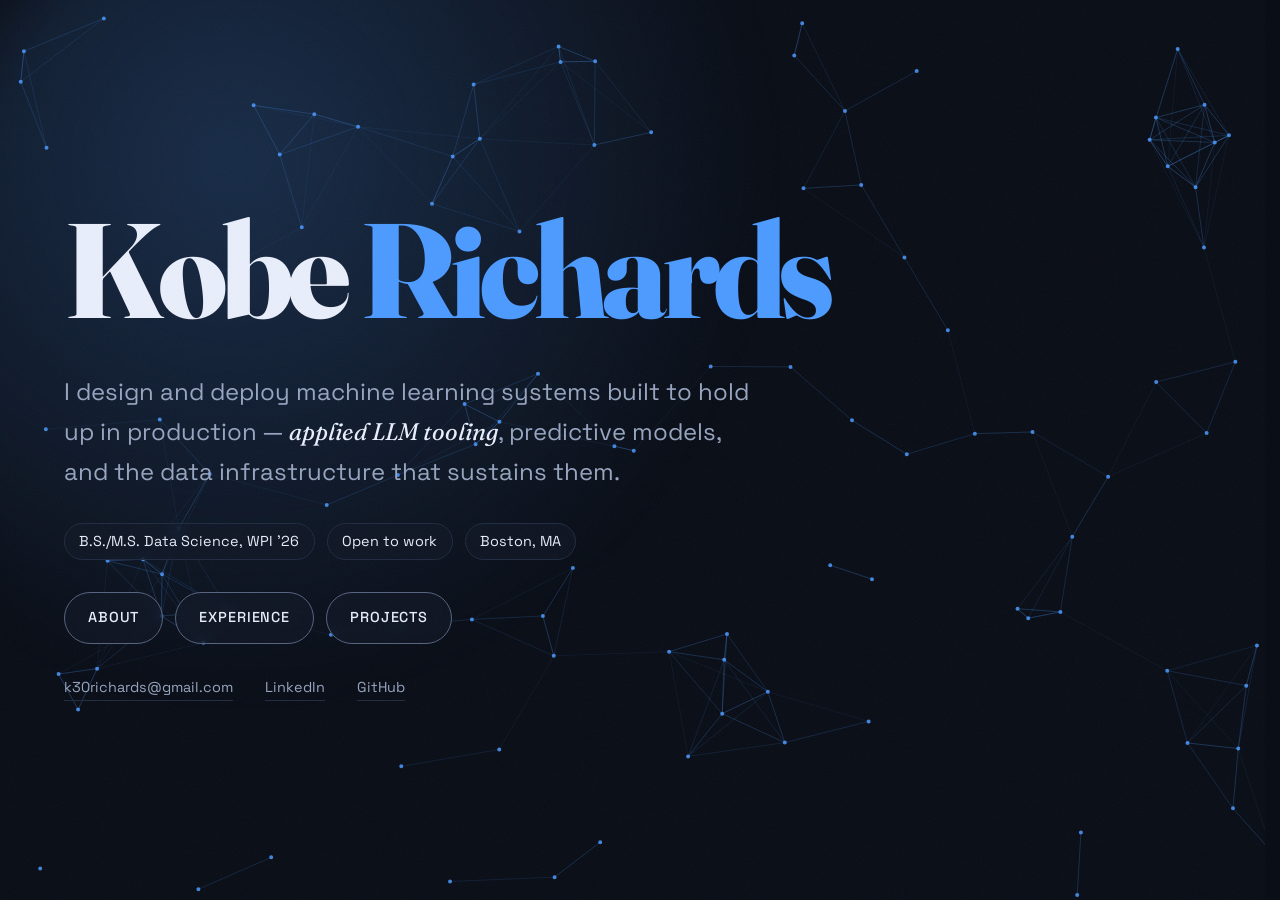
==== commit 388ad65a: "Expand the Toolkit; reword Locust Walk; smaller edits to the lock and stock visuals - About: the Too" ====
--- a/index.html
+++ b/index.html
@@ -104,24 +104,28 @@
             <div><dt>Seeking</dt><dd>Data science, ML, and applied AI roles in Greater Boston. Also open to consulting, technical sales, and part-time work where that background applies.</dd></div>
           </dl>
         </div>
-        <!-- EDIT: Toolkit — one <div class="toolkit-group"> per category -->
+        <!-- EDIT: Toolkit — one <div class="toolkit-group"> per category; skills come from the top of each experience and project -->
         <div class="panel toolkit">
           <h3 class="panel-label">Toolkit</h3>
           <div class="toolkit-group">
             <p class="toolkit-name">Modeling</p>
-            <ul class="tags"><li>PyTorch</li><li>TensorFlow</li><li>Scikit-learn</li></ul>
+            <ul class="tags"><li>PyTorch</li><li>TensorFlow</li><li>Scikit-learn</li><li>Transformers</li><li>Multimodal data analysis</li></ul>
           </div>
           <div class="toolkit-group">
             <p class="toolkit-name">Data</p>
-            <ul class="tags"><li>Python</li><li>Pandas</li><li>NumPy</li><li>SQL</li></ul>
+            <ul class="tags"><li>Python</li><li>Pandas</li><li>NumPy</li><li>SQL</li><li>ETL</li></ul>
           </div>
           <div class="toolkit-group">
             <p class="toolkit-name">Cloud &amp; reporting</p>
-            <ul class="tags"><li>Snowflake</li><li>Azure</li><li>Tableau</li></ul>
+            <ul class="tags"><li>Snowflake</li><li>Snowflake scripting</li><li>Azure</li><li>Tableau</li></ul>
           </div>
           <div class="toolkit-group">
             <p class="toolkit-name">LLMs</p>
             <ul class="tags"><li>Automation</li><li>Prompt design</li><li>Extraction from unstructured sources</li></ul>
+          </div>
+          <div class="toolkit-group">
+            <p class="toolkit-name">Applied &amp; edge ML</p>
+            <ul class="tags"><li>Applied AI research</li><li>Medical image analysis</li><li>Model optimization</li><li>Embedded ML</li></ul>
           </div>
         </div>
       </div>
@@ -161,28 +165,29 @@
                 <span class="para-label">The problem</span>
                 The CRM&rsquo;s contact data was incomplete and going stale,
                 and keeping it current meant researching one person at a time
-                by hand. The firm&rsquo;s outreach and automation depended on
-                that data being right, and the manual process did not scale.
+                by hand. The business development team&rsquo;s outreach
+                depended on that data being right, and the manual process did
+                not scale.
               </p>
               <p>
                 <span class="para-label">The approach</span>
-                I compared CRM and AI tools against the firm&rsquo;s real
-                records and built a cost model of its tool stack. Clay failed
-                silently on records missing a company domain and LinkedIn URL,
-                which showed the data had to be collected and cleaned first,
-                so I built the collection step in Python and used Apollo for
+                I explored a range of CRM, enrichment and AI tools, compared
+                their costs and functionality, and picked the best fit for the
+                situation. That meant building the collection step myself in
+                Python and using Apollo, a sales intelligence platform, for
                 enrichment.
               </p>
               <p>
                 <span class="para-label">What I built</span>
                 For each company, the pipeline finds its leadership and board
-                pages, pulls the text with Jina or Playwright, and has the
-                Claude API extract names and titles. A role whitelist keeps
-                only the positions the business development team tracks, and
-                Apollo adds emails and LinkedIn profiles. ETL scripts then
-                clean the results, remove duplicates, map locations to the
-                CRM&rsquo;s regions and reshape everything to its import
-                format, so contacts merge in without creating duplicates.
+                pages, pulls the text with open source browser automation
+                tools and RAG frameworks, and has the Claude API extract names
+                and titles. A role whitelist keeps only the positions the
+                business development team tracks, and Apollo adds emails and
+                LinkedIn profiles. ETL scripts then clean the results, remove
+                duplicates, map locations to the CRM&rsquo;s regions and
+                reshape everything to its import format, so contacts merge in
+                without creating duplicates.
               </p>
               <figure class="viz">
                 <svg viewBox="0 0 320 348" role="img" aria-label="Flow diagram: company list, find leadership and board pages, pull the page text, extract names and titles with the Claude API, keep the tracked roles, add emails and LinkedIn profiles with Apollo, ETL scripts, then the CRM.">
@@ -223,11 +228,13 @@
               </figure>
               <p>
                 <span class="para-label">The result</span>
-                Across 211 firms it found 2,042 contacts, an estimated 72% of
-                them new to the CRM, and roughly 70% of those new contacts
-                hold board seats, the group the CRM covered worst. The team
-                uses it today, and the firm projects it will save hundreds of
-                working hours a year.
+                In the time left after the build, I ran the pipeline on a
+                first batch of 211 firms. It found 2,042 contacts, an
+                estimated 72% of them new to the CRM, and roughly 70% of those
+                new contacts hold board seats, the group the CRM covered
+                worst. The team uses it today, and the same pipeline can run
+                the remaining firms. The firm projects it will save hundreds
+                of working hours a year.
               </p>
             </div>
             <ul class="tags">
@@ -462,7 +469,7 @@
           </p>
           <p>
             <span class="para-label">The solution</span>
-            A Raspberry Pi 5 with a microphone, camera and LCD listens for the
+            A Raspberry Pi with a microphone, camera and LCD listens for the
             wake word &ldquo;House&rdquo;, turns on the camera and reads a
             four-digit code signed by hand. Two CNNs do the recognizing: a
             wake word model trained on Google Speech Commands with MFCC
@@ -623,8 +630,8 @@
                           <line x1="160" y1="286" x2="160.0" y2="296.0" class="v-arrow"/>
                           <path d="M160.0 302.0 L156.5 296.0 L163.5 296.0 Z" class="v-head"/>
                           <rect x="5" y="302" width="310" height="42" rx="6" class="v-box v-mine"/>
-                          <text x="160.0" y="319.0" class="v-t" text-anchor="middle">Up or down</text>
-                          <text x="160.0" y="334.0" class="v-s" text-anchor="middle">next day and next week</text>
+                          <text x="160.0" y="319.0" class="v-t" text-anchor="middle">Prediction</text>
+                          <text x="160.0" y="334.0" class="v-s" text-anchor="middle">up or down</text>
                         </svg>
             <figcaption>How the dual-stream model handles price and news. Highlighted: the parts I built. Dashed: built by teammates.</figcaption>
           </figure>
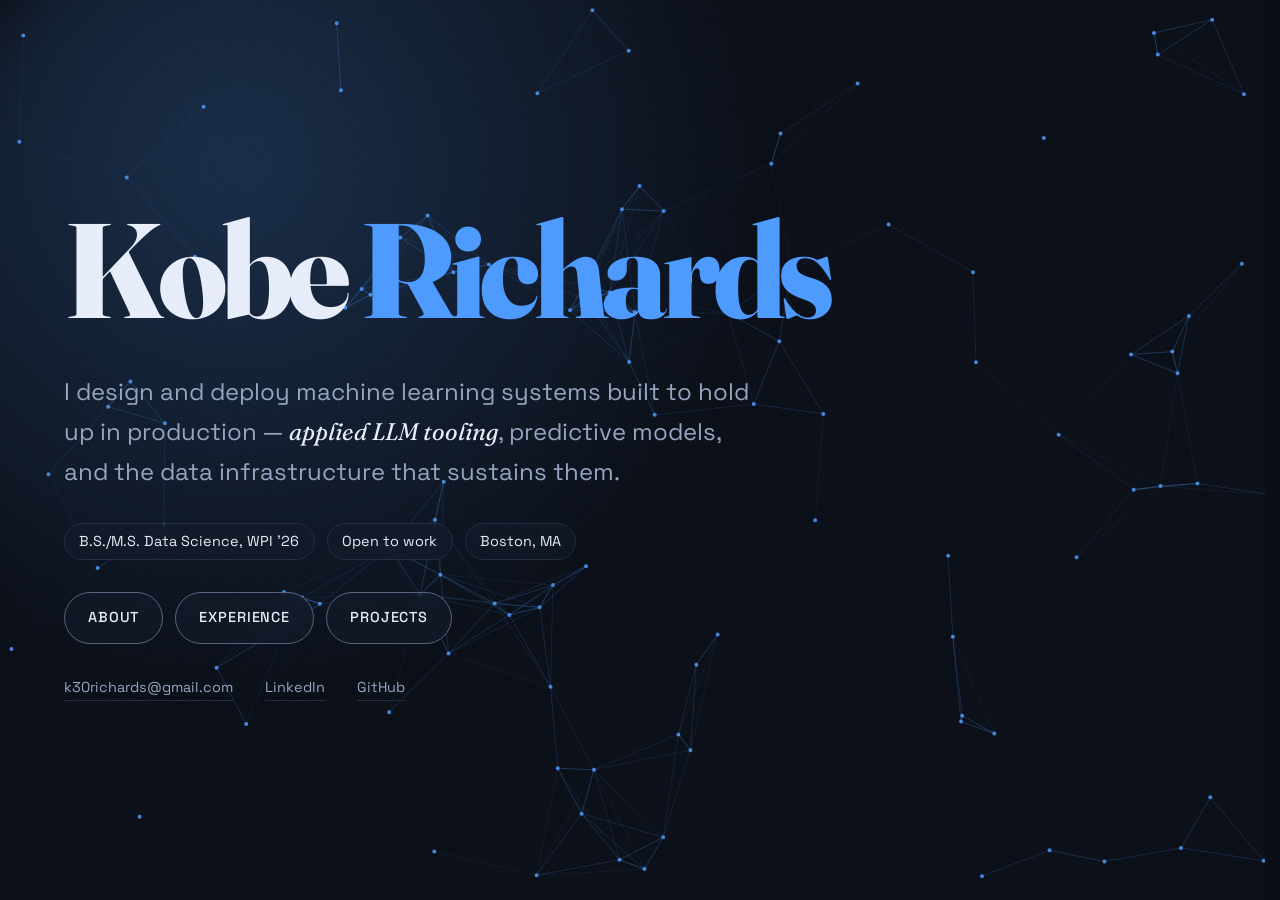
==== commit 21aa67aa: "WPI accuracy chart, "SQL scripting", Toolkit categories, compensation franchises - WPI research: the" ====
--- a/index.html
+++ b/index.html
@@ -113,11 +113,11 @@
           </div>
           <div class="toolkit-group">
             <p class="toolkit-name">Data</p>
-            <ul class="tags"><li>Python</li><li>Pandas</li><li>NumPy</li><li>SQL</li><li>ETL</li></ul>
+            <ul class="tags"><li>Python</li><li>Pandas</li><li>NumPy</li><li>SQL</li><li>SQL scripting</li><li>ETL</li></ul>
           </div>
           <div class="toolkit-group">
             <p class="toolkit-name">Cloud &amp; reporting</p>
-            <ul class="tags"><li>Snowflake</li><li>Snowflake scripting</li><li>Azure</li><li>Tableau</li></ul>
+            <ul class="tags"><li>Snowflake</li><li>Azure</li><li>Tableau</li></ul>
           </div>
           <div class="toolkit-group">
             <p class="toolkit-name">LLMs</p>
@@ -289,30 +289,28 @@
                 easily mislabel, and ran every prompt on each image ten times.
               </p>
               <figure class="viz">
-                <table class="heat">
-                                  <caption>Runs out of 10 that named the correct stage</caption>
-                                  <thead>
-                                    <tr><th></th><th scope="colgroup" colspan="2">Stage 1</th><th scope="colgroup" colspan="2">Stage 2</th><th scope="colgroup" colspan="2">Stage 3</th><th scope="colgroup" colspan="2">Stage 4</th></tr>
-                                    <tr><th></th><th scope="col">A</th><th scope="col">B</th><th scope="col">A</th><th scope="col">B</th><th scope="col">A</th><th scope="col">B</th><th scope="col">A</th><th scope="col">B</th></tr>
-                                  </thead>
+                                <table class="bars strategies">
+                                  <caption>Accuracy on the 80-image sample (%)</caption>
                                   <tbody>
-                                    <tr><th scope="row">Chain of Thought</th><td class="hi" style="--p:85%">10</td><td class="" style="--p:34%">4</td><td class="hi" style="--p:85%">10</td><td class="" style="--p:0%">0</td><td class="hi" style="--p:85%">10</td><td class="hi" style="--p:85%">10</td><td class="hi" style="--p:85%">10</td><td class="hi" style="--p:85%">10</td></tr>
-                                    <tr><th scope="row">CO-STAR</th><td class="hi" style="--p:68%">8</td><td class="" style="--p:0%">0</td><td class="hi" style="--p:85%">10</td><td class="" style="--p:0%">0</td><td class="hi" style="--p:85%">10</td><td class="hi" style="--p:85%">10</td><td class="hi" style="--p:85%">10</td><td class="hi" style="--p:85%">10</td></tr>
-                                    <tr><th scope="row">Zero-Shot</th><td class="hi" style="--p:85%">10</td><td class="hi" style="--p:60%">7</td><td class="hi" style="--p:60%">7</td><td class="" style="--p:0%">0</td><td class="hi" style="--p:85%">10</td><td class="" style="--p:42%">5</td><td class="hi" style="--p:85%">10</td><td class="hi" style="--p:76%">9</td></tr>
-                                    <tr><th scope="row">Tree of Thought</th><td class="hi" style="--p:85%">10</td><td class="hi" style="--p:60%">7</td><td class="hi" style="--p:68%">8</td><td class="" style="--p:0%">0</td><td class="hi" style="--p:60%">7</td><td class="" style="--p:34%">4</td><td class="hi" style="--p:85%">10</td><td class="hi" style="--p:85%">10</td></tr>
-                                    <tr><th scope="row">TIDD-EC</th><td class="" style="--p:34%">4</td><td class="" style="--p:34%">4</td><td class="hi" style="--p:51%">6</td><td class="" style="--p:0%">0</td><td class="hi" style="--p:85%">10</td><td class="" style="--p:34%">4</td><td class="hi" style="--p:85%">10</td><td class="hi" style="--p:85%">10</td></tr>
-                                    <tr><th scope="row">Few-Shot</th><td class="hi" style="--p:85%">10</td><td class="" style="--p:42%">5</td><td class="" style="--p:17%">2</td><td class="" style="--p:0%">0</td><td class="hi" style="--p:85%">10</td><td class="hi" style="--p:85%">10</td><td class="hi" style="--p:85%">10</td><td class="hi" style="--p:85%">10</td></tr>
+                                    <tr><th scope="row"><span class="bar-name">Chain of Thought</span><span class="bar-desc">Asks the model to reason step by step before it gives a stage.</span></th><td><div class="bar-cell"><span class="bar best" style="--w:72.5%"></span><span class="bar-val">72.5</span></div></td></tr>
+                                    <tr><th scope="row"><span class="bar-name">CO-STAR</span><span class="bar-desc">A prompt template covering context, objective, style, tone, audience and response.</span></th><td><div class="bar-cell"><span class="bar" style="--w:70.0%"></span><span class="bar-val">70.0</span></div></td></tr>
+                                    <tr><th scope="row"><span class="bar-name">Zero-Shot</span><span class="bar-desc">Asks the model to stage the wound with no examples, relying only on what it already knows.</span></th><td><div class="bar-cell"><span class="bar" style="--w:70.0%"></span><span class="bar-val">70.0</span></div></td></tr>
+                                    <tr><th scope="row"><span class="bar-name">Tree of Thought</span><span class="bar-desc">Has the model weigh several viewpoints, such as different medical professionals, before deciding.</span></th><td><div class="bar-cell"><span class="bar" style="--w:66.2%"></span><span class="bar-val">66.2</span></div></td></tr>
+                                    <tr><th scope="row"><span class="bar-name">TIDD-EC</span><span class="bar-desc">A prompt template covering task, instructions, do&rsquo;s, don&rsquo;ts, examples and content.</span></th><td><div class="bar-cell"><span class="bar" style="--w:60.0%"></span><span class="bar-val">60.0</span></div></td></tr>
+                                    <tr><th scope="row"><span class="bar-name">Few-Shot</span><span class="bar-desc">Shows the model a few worked examples before asking it to stage the wound.</span></th><td><div class="bar-cell"><span class="bar" style="--w:53.7%"></span><span class="bar-val">53.7</span></div></td></tr>
                                   </tbody>
                                 </table>
-                <figcaption>Each row is one prompting strategy and each square is one image run ten times; darker means more runs named the right stage. Rows run from most to least accurate on the 80-image sample.</figcaption>
+                <figcaption>How accurate each prompting strategy was on the 80-image sample, with what each one asks the model to do. Highlighted: the best performer.</figcaption>
               </figure>
               <p>
                 <span class="para-label">The result</span>
                 Chain of Thought was best on all four measures at 72.5%
-                accuracy, and Few-Shot was the weakest. Small changes in
-                wording shifted the answers, and adding medical context made
-                them steadier. I presented the results at WPI&rsquo;s NSF REU
-                research symposium.
+                accuracy, and Few-Shot was the weakest. Early-stage wounds
+                were the hardest to call: Chain of Thought scored 50% on Stage
+                1 but 90% on Stage 3. Small changes in wording shifted the
+                answers, and adding medical context made them steadier. I
+                presented the results at WPI&rsquo;s NSF REU research
+                symposium.
               </p>
             </div>
             <ul class="tags">
@@ -369,7 +367,7 @@
             We built the system in Snowflake. Sales results sit in a star
             schema, and each plan&rsquo;s rules live in a separate rules
             schema with header, detail and assignment layers. A calculation
-            engine of stored procedures in Snowflake scripting matches rules
+            engine of stored procedures written in SQL scripting matches rules
             to sales, computes Tier 1, accelerator and bonus payouts, and
             unifies them into one output table, with validation checks along
             the way. My teammates built the Streamlit app where analysts enter
@@ -429,16 +427,18 @@
           </figure>
           <p>
             <span class="para-label">The result</span>
-            The system covers four of the six franchises and the three
-            standard payout types, and the team expects to save over 300 hours
-            of work a year. Analysts can test a broader range of plan
-            scenarios from consistent numbers before choosing one.
+            The system covers the three standard payout types for four of the
+            six franchises, the only four we had access to, since the other
+            two were more complex and not modeled in Excel. The team expects
+            it to save over 300 hours of work a year, and analysts can test a
+            broader range of plan scenarios from consistent numbers before
+            choosing one.
           </p>
         </div>
         <ul class="tags">
           <li>Snowflake</li>
           <li>SQL</li>
-          <li>Snowflake Scripting</li>
+          <li>SQL Scripting</li>
           <li>Tableau</li>
           <li>Compensation Planning Analysis</li>
         </ul>
--- a/styles.css
+++ b/styles.css
@@ -721,21 +721,13 @@
 .bar.best { background: var(--accent-2); }
 .bar-val { font-variant-numeric: tabular-nums; color: var(--ink); }
 
-.heat { border-collapse: separate; border-spacing: 2px; }
-.heat thead th { padding: 0 0 0.2rem; text-align: center; font-size: 0.7rem; color: var(--ink-faint); }
-.heat tbody th { padding-right: 0.4rem; white-space: nowrap; font-size: 0.74rem; }
-.heat td {
-  padding: 0.3rem 0;
-  text-align: center;
-  font-variant-numeric: tabular-nums;
-  color: var(--ink);
-  border-radius: 4px;
-  background: color-mix(in oklab, var(--accent) var(--p, 0%), transparent);
-  outline: 1px solid var(--rule);
-  outline-offset: -1px;
-}
-.heat td.hi { color: var(--accent-ink); font-weight: 700; }
-
+/* The prompting-strategy chart: each row names a strategy, says what it does, and shows its bar. */
+.strategies th { width: 54%; padding: 0.4rem 0.6rem 0.4rem 0; vertical-align: top; }
+.strategies td { vertical-align: top; padding: 0.4rem 0; }
+.strategies tr + tr > * { border-top: 1px solid var(--rule); }
+.strategies .bar-cell { min-height: 1.4rem; }
+.bar-name { display: block; font-weight: 600; color: var(--ink); }
+.bar-desc { display: block; margin-top: 0.1rem; font-size: 0.74rem; line-height: 1.4; color: var(--ink-muted); }
 /* ==========================================================================
    Section pop-ups  -  script.js builds one <dialog> from the Sections'
    own content and opens it from the Hero's Section buttons. Once it has,
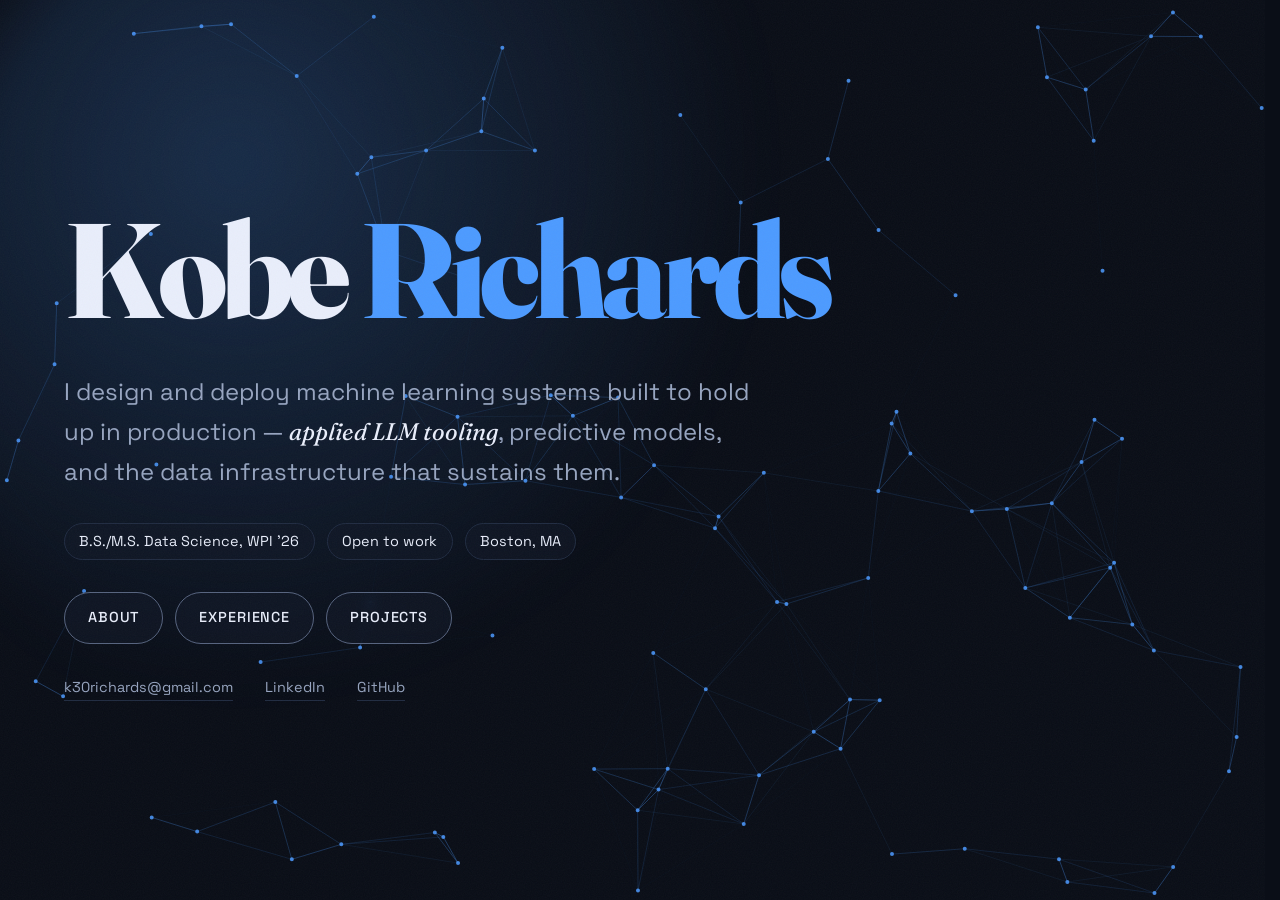
==== commit 2a439300: "Remove "SQL scripting" from every skills list It is dropped from the About Toolkit (SQL already cove" ====
--- a/index.html
+++ b/index.html
@@ -113,7 +113,7 @@
           </div>
           <div class="toolkit-group">
             <p class="toolkit-name">Data</p>
-            <ul class="tags"><li>Python</li><li>Pandas</li><li>NumPy</li><li>SQL</li><li>SQL scripting</li><li>ETL</li></ul>
+            <ul class="tags"><li>Python</li><li>Pandas</li><li>NumPy</li><li>SQL</li><li>ETL</li></ul>
           </div>
           <div class="toolkit-group">
             <p class="toolkit-name">Cloud &amp; reporting</p>
@@ -438,7 +438,6 @@
         <ul class="tags">
           <li>Snowflake</li>
           <li>SQL</li>
-          <li>SQL Scripting</li>
           <li>Tableau</li>
           <li>Compensation Planning Analysis</li>
         </ul>
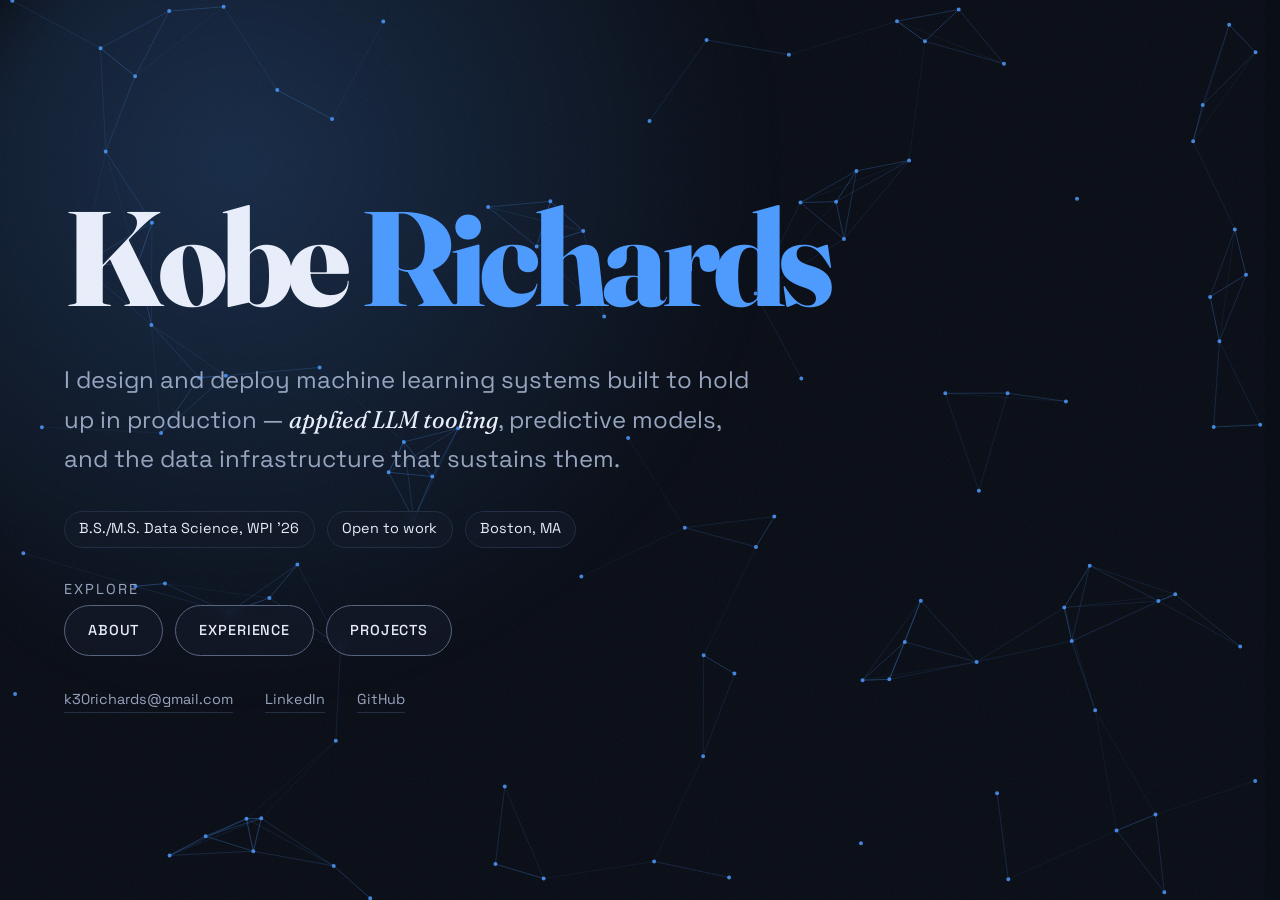
==== commit cb9a1009: "Back button, share card and icons, Explore cue, poster link, skills under the summary, contrast - Sk" ====
--- a/index.html
+++ b/index.html
@@ -7,6 +7,23 @@
 <!-- EDIT: page title + description (shows in browser tabs and search results) -->
 <title>Kobe Richards — AI, ML &amp; Data Scientist</title>
 <meta name="description" content="Kobe Richards — AI, ML and data scientist in Boston, MA. LLMs, predictive modeling, and data engineering. B.S./M.S. Data Science, WPI 2026.">
+
+<!-- The tab icon, the phone's address-bar color, and the card shown when the link is shared. -->
+<meta name="theme-color" content="#0a0e17">
+<link rel="icon" href="assets/favicon.svg" type="image/svg+xml">
+<link rel="icon" href="assets/icon.png" type="image/png" sizes="512x512">
+<link rel="apple-touch-icon" href="assets/icon.png">
+<link rel="canonical" href="https://k30richards.github.io/">
+<meta property="og:type" content="website">
+<meta property="og:site_name" content="Kobe Richards">
+<meta property="og:title" content="Kobe Richards &mdash; AI, ML &amp; Data Scientist">
+<meta property="og:description" content="Kobe Richards — AI, ML and data scientist in Boston, MA. LLMs, predictive modeling, and data engineering. B.S./M.S. Data Science, WPI 2026.">
+<meta property="og:url" content="https://k30richards.github.io/">
+<meta property="og:image" content="https://k30richards.github.io/assets/og-image.png">
+<meta property="og:image:width" content="1200">
+<meta property="og:image:height" content="630">
+<meta property="og:image:alt" content="Kobe Richards, AI, ML and data scientist in Boston, MA, over a field of connected blue nodes.">
+<meta name="twitter:card" content="summary_large_image">
 
 <link rel="preconnect" href="https://fonts.googleapis.com">
 <link rel="preconnect" href="https://fonts.gstatic.com" crossorigin>
@@ -53,7 +70,8 @@
     </ul>
     <!-- Each button opens its Section as a pop-up, built from that
          Section's own content below (without JavaScript it jumps there). -->
-    <nav class="hero-sections" aria-label="Explore">
+    <p class="hero-label" id="explore-label">Explore</p>
+    <nav class="hero-sections" aria-labelledby="explore-label">
       <a class="btn" href="#about">About</a>
       <a class="btn" href="#experience">Experience</a>
       <a class="btn" href="#work">Projects</a>
@@ -161,6 +179,15 @@
                 and board members at target companies and prepares them to
                 load into the firm&rsquo;s CRM.
               </strong></p>
+              <ul class="tags">
+                <li>Python</li>
+                <li>LLMs &amp; AI Tooling</li>
+                <li>ETL</li>
+                <li>API Integration</li>
+                <li>Workflow Automation</li>
+                <li>CRM Systems</li>
+                <li>Technology Evaluation</li>
+              </ul>
               <p>
                 <span class="para-label">The problem</span>
                 The CRM&rsquo;s contact data was incomplete and going stale,
@@ -237,15 +264,6 @@
                 of working hours a year.
               </p>
             </div>
-            <ul class="tags">
-              <li>Python</li>
-              <li>LLMs &amp; AI Tooling</li>
-              <li>ETL</li>
-              <li>API Integration</li>
-              <li>Workflow Automation</li>
-              <li>CRM Systems</li>
-              <li>Technology Evaluation</li>
-            </ul>
           </div>
         </li>
 
@@ -265,6 +283,12 @@
                 identify the stage of a pressure wound from a photo, to find
                 out which is the most accurate and consistent.
               </strong></p>
+              <ul class="tags">
+                <li>Prompt Engineering</li>
+                <li>Applied AI Research</li>
+                <li>Medical Image Analysis</li>
+                <li>Python</li>
+              </ul>
               <p>
                 <span class="para-label">The problem</span>
                 Pressure injuries are staged by visual inspection, which is
@@ -313,12 +337,9 @@
                 symposium.
               </p>
             </div>
-            <ul class="tags">
-              <li>Prompt Engineering</li>
-              <li>Applied AI Research</li>
-              <li>Medical Image Analysis</li>
-              <li>Python</li>
-            </ul>
+            <p class="card-links">
+              <a href="assets/wpi-reu-poster.pdf" target="_blank" rel="noopener" aria-label="Research poster, PDF (opens in a new tab)">Research poster&nbsp;(PDF)&nbsp;&rarr;</a>
+            </p>
           </div>
         </li>
 
@@ -354,6 +375,12 @@
             compensation modeling with a rule-driven system in Snowflake, and
             I built the Tableau dashboards that present its results.
           </strong></p>
+          <ul class="tags">
+            <li>Snowflake</li>
+            <li>SQL</li>
+            <li>Tableau</li>
+            <li>Compensation Planning Analysis</li>
+          </ul>
           <p>
             <span class="para-label">The problem</span>
             The sponsor&rsquo;s compensation team designs sales incentive
@@ -435,12 +462,6 @@
             choosing one.
           </p>
         </div>
-        <ul class="tags">
-          <li>Snowflake</li>
-          <li>SQL</li>
-          <li>Tableau</li>
-          <li>Compensation Planning Analysis</li>
-        </ul>
       </article>
 
       <!-- ---- project card ---- -->
@@ -460,6 +481,12 @@
             hand-signed code, and I compressed its models so they run fast on
             a Raspberry Pi.
           </strong></p>
+          <ul class="tags">
+            <li>Model Optimization</li>
+            <li>TensorFlow</li>
+            <li>Embedded ML</li>
+            <li>Quantization &amp; Pruning</li>
+          </ul>
           <p>
             <span class="para-label">The problem</span>
             Keys and keypads do not work for everyone, including people with
@@ -525,13 +552,6 @@
             accuracy, and keeping int16 activations restored 98.3% at 28 KB.
           </p>
         </div>
-        <ul class="tags">
-          <li>Model Optimization</li>
-          <li>TensorFlow</li>
-          <li>Embedded ML</li>
-          <li>Quantization &amp; Pruning</li>
-          <li>Raspberry Pi</li>
-        </ul>
         <p class="card-links">
           <a href="https://github.com/TC4451/Wake_word_sign_digits">Source&nbsp;&rarr;</a>
         </p>
@@ -554,6 +574,14 @@
             history alone, and I built the price data work, the price-only
             models and the model that fuses news with prices.
           </strong></p>
+          <ul class="tags">
+            <li>PyTorch</li>
+            <li>Transformers</li>
+            <li>Multimodal Data Analysis</li>
+            <li>Time-Series Modeling</li>
+            <li>NLP</li>
+            <li>Model Evaluation</li>
+          </ul>
           <p>
             <span class="para-label">The problem</span>
             Most stock models look only at past prices. The question was
@@ -643,14 +671,6 @@
             trusted.
           </p>
         </div>
-        <ul class="tags">
-          <li>PyTorch</li>
-          <li>Transformers</li>
-          <li>Multimodal Data Analysis</li>
-          <li>Time-Series Modeling</li>
-          <li>NLP</li>
-          <li>Model Evaluation</li>
-        </ul>
         <p class="card-links">
           <a href="https://github.com/atiwari18/BuffERT">Source&nbsp;&rarr;</a>
         </p>
--- a/styles.css
+++ b/styles.css
@@ -11,7 +11,8 @@
   --bg-raised:     #131a28;   /* raised surfaces (Panels, chips)             */
   --ink:           #e9eefb;   /* primary text (cool near-white)              */
   --ink-muted:     #97a5c0;   /* secondary text                              */
-  --ink-faint:     #57647f;   /* numbers, hairlines, quiet details           */
+  --ink-faint:     #57647f;   /* hairlines and outlines (not for text)       */
+  --ink-quiet:     #74839f;   /* quiet text, still 4.5:1 on the dark surfaces */
   --accent:        #4d9bff;   /* THE color - buttons, links, background nodes */
   --accent-ink:    #06121f;   /* text placed on top of --accent              */
   --accent-2:      #6fe3ff;   /* secondary pop - section numbers, highlights */
@@ -357,6 +358,16 @@
   backdrop-filter: blur(var(--panel-blur));
 }
 
+/* A small cue over the Section buttons that they open panels. */
+.hero-label {
+  margin: 0 0 var(--space-2xs);
+  font-size: var(--step--1);
+  letter-spacing: 0.14em;
+  line-height: 1.3;
+  text-transform: uppercase;
+  color: var(--ink-muted);
+}
+
 /* The Section buttons: each opens its Section as a pop-up. */
 .hero-sections { display: flex; flex-wrap: wrap; gap: var(--space-xs); }
 
@@ -431,7 +442,7 @@
   font-size: var(--step--1);
   letter-spacing: 0.12em;
   text-transform: uppercase;
-  color: var(--ink-faint);
+  color: var(--ink-quiet);
 }
 .facts dd { margin: 0; }
 
@@ -507,7 +518,7 @@
   font-size: 0.72rem;
   letter-spacing: 0.12em;
   text-transform: uppercase;
-  color: var(--ink-faint);
+  color: var(--ink-quiet);
 }
 
 .role-what { display: grid; gap: var(--space-xs); }
@@ -591,7 +602,7 @@
   font-size: var(--step--1);
   font-weight: 700;
   letter-spacing: 0.2em;
-  color: var(--ink-faint);
+  color: var(--ink-quiet);
   margin: 0;
 }
 
@@ -606,7 +617,7 @@
   font-size: 0.72rem;
   letter-spacing: 0.1em;
   text-transform: uppercase;
-  color: var(--ink-faint);
+  color: var(--ink-quiet);
 }
 
 .card-text {
@@ -680,6 +691,10 @@
   color: var(--ink-muted);
 }
 .viz > table + table { margin-top: var(--space-s); }
+
+/* The skills sit directly under the bold summary. */
+.role-text > .tags,
+.card-text > .tags { margin: 0 0 var(--space-s); }
 
 /* Flow diagrams (inline SVG). Highlighted boxes are the author's own work;
    dashed ones were built by teammates. */
@@ -703,7 +718,7 @@
   font-weight: 700;
   letter-spacing: 0.12em;
   text-transform: uppercase;
-  color: var(--ink-faint);
+  color: var(--ink-quiet);
 }
 .viz th { font-weight: 400; text-align: left; color: var(--ink-muted); }
 
@@ -878,7 +893,7 @@
   font-size: 0.72rem;
   letter-spacing: 0.12em;
   text-transform: uppercase;
-  color: var(--ink-faint);
+  color: var(--ink-quiet);
 }
 .popup-fact-value { font-size: var(--step--1); line-height: 1.45; }
 .popup-fact-wide { grid-column: 1 / -1; }
@@ -906,7 +921,7 @@
   transition: border-color var(--speed) var(--ease), background var(--speed) var(--ease);
 }
 .popup-tab-name { font-weight: 500; }
-.popup-tab-when { font-size: 0.72rem; letter-spacing: 0.1em; text-transform: uppercase; color: var(--ink-faint); }
+.popup-tab-when { font-size: 0.72rem; letter-spacing: 0.1em; text-transform: uppercase; color: var(--ink-quiet); }
 .popup-tab:hover { border-color: var(--ink-faint); }
 .popup-tab[aria-selected="true"] {
   border-color: var(--accent);
@@ -991,7 +1006,8 @@
   /* Keep the Hero's buttons above the fold on small phones. */
   .hero { padding-top: clamp(5.5rem, 14vh, 12rem); }
   html.popups .hero { padding-block: var(--space-xs); }   /* no top bar to clear */
-  .hero-contact { margin-top: var(--space-s); }
+  .chips { margin-bottom: var(--space-xs); }
+  .hero-contact { margin-top: var(--space-xs); }
   .hero-name,
   .hero-intro,
   .chips { margin-bottom: var(--space-s); }
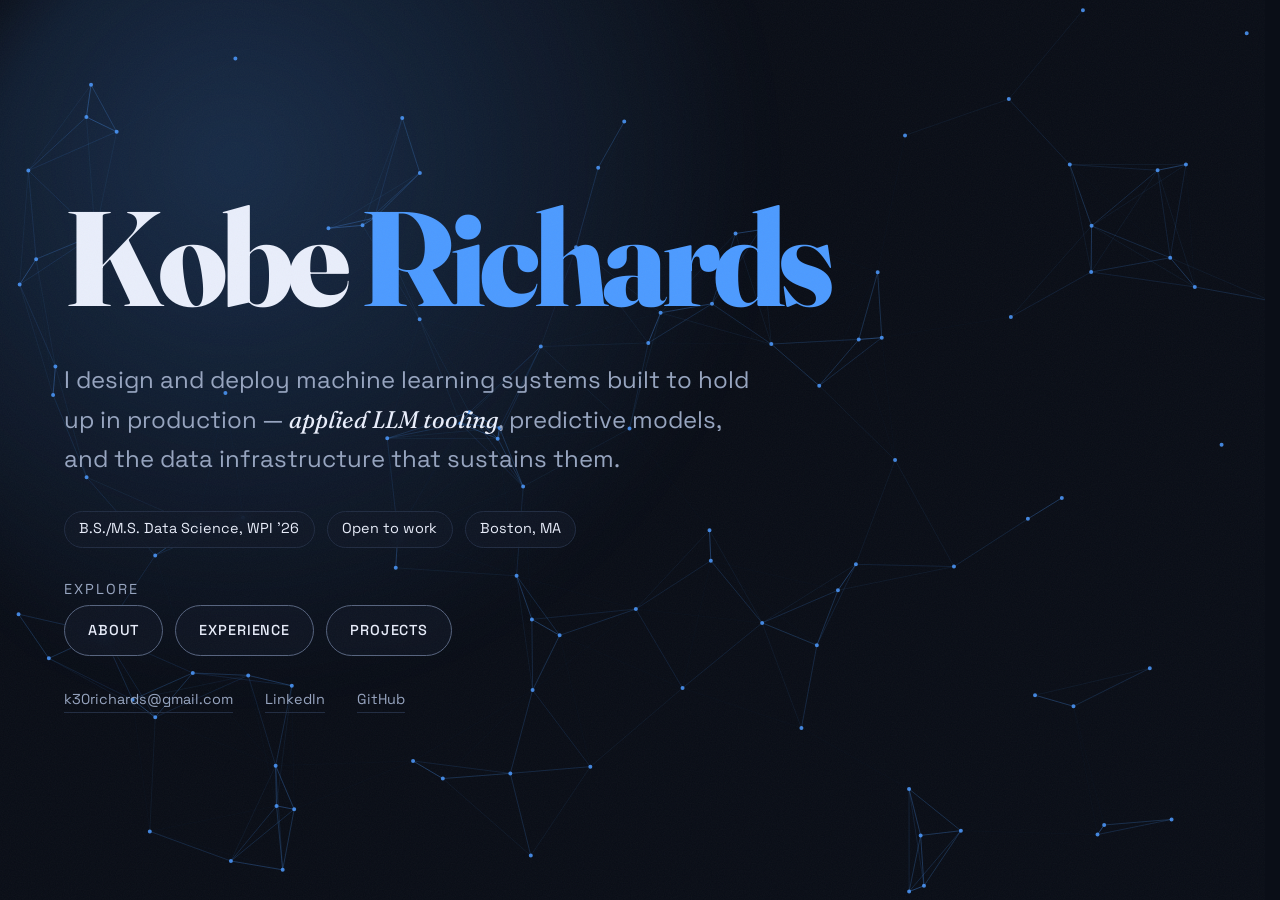
==== commit 17b784f3: "Add Matplotlib and Seaborn to the About Toolkit They sit in the Cloud & reporting group; the categor" ====
--- a/index.html
+++ b/index.html
@@ -135,7 +135,7 @@
           </div>
           <div class="toolkit-group">
             <p class="toolkit-name">Cloud &amp; reporting</p>
-            <ul class="tags"><li>Snowflake</li><li>Azure</li><li>Tableau</li></ul>
+            <ul class="tags"><li>Snowflake</li><li>Azure</li><li>Tableau</li><li>Matplotlib</li><li>Seaborn</li></ul>
           </div>
           <div class="toolkit-group">
             <p class="toolkit-name">LLMs</p>
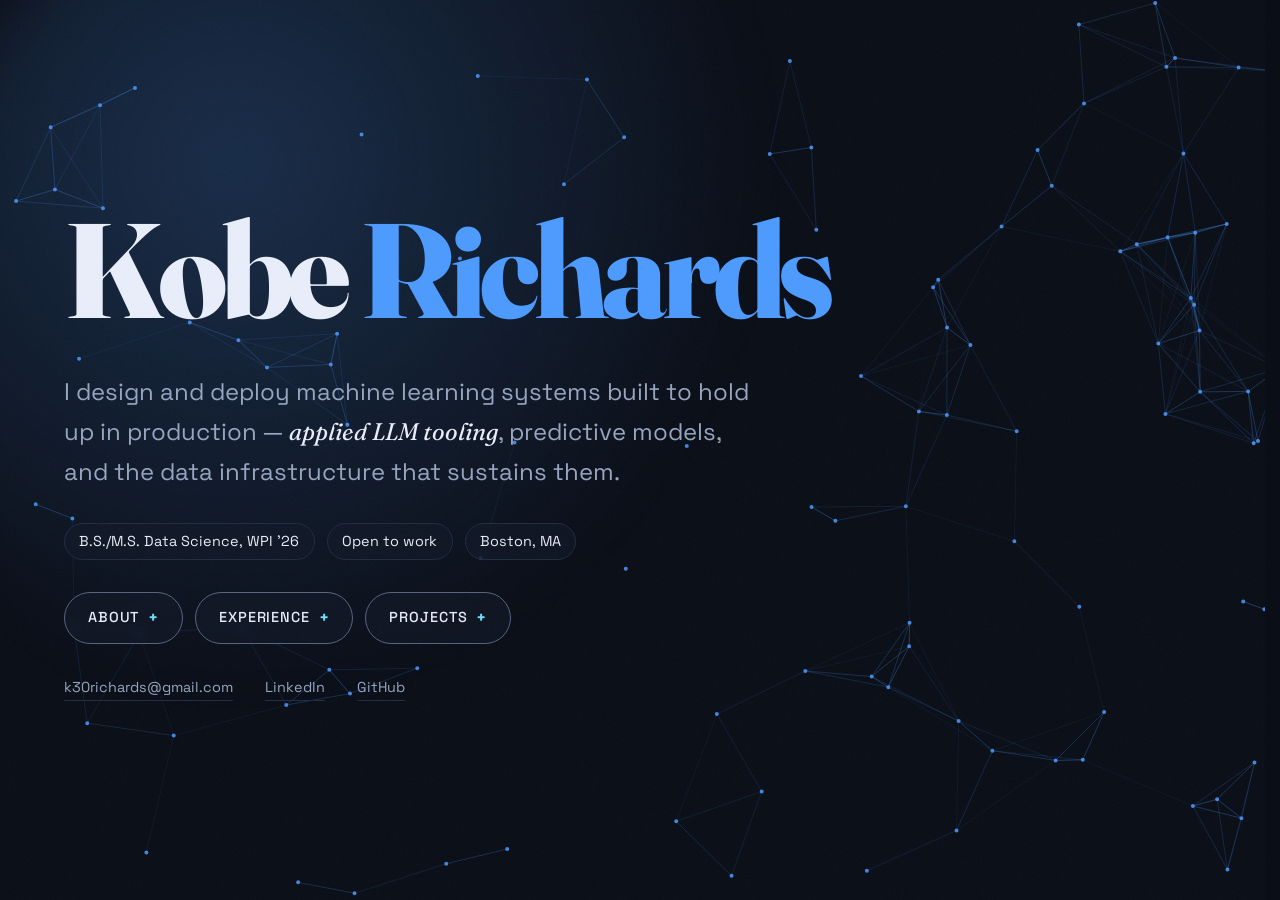
==== commit 1f401a5f: "Hero: a "+" on each Section button and a slight About pulse, replacing the Explore label The Explore" ====
--- a/index.html
+++ b/index.html
@@ -70,11 +70,10 @@
     </ul>
     <!-- Each button opens its Section as a pop-up, built from that
          Section's own content below (without JavaScript it jumps there). -->
-    <p class="hero-label" id="explore-label">Explore</p>
-    <nav class="hero-sections" aria-labelledby="explore-label">
-      <a class="btn" href="#about">About</a>
-      <a class="btn" href="#experience">Experience</a>
-      <a class="btn" href="#work">Projects</a>
+    <nav class="hero-sections" aria-label="Explore">
+      <a class="btn" href="#about">About<span class="btn-plus" aria-hidden="true">+</span></a>
+      <a class="btn" href="#experience">Experience<span class="btn-plus" aria-hidden="true">+</span></a>
+      <a class="btn" href="#work">Projects<span class="btn-plus" aria-hidden="true">+</span></a>
     </nav>
     <!-- EDIT: contact links -->
     <p class="hero-contact">
--- a/styles.css
+++ b/styles.css
@@ -358,16 +358,6 @@
   backdrop-filter: blur(var(--panel-blur));
 }
 
-/* A small cue over the Section buttons that they open panels. */
-.hero-label {
-  margin: 0 0 var(--space-2xs);
-  font-size: var(--step--1);
-  letter-spacing: 0.14em;
-  line-height: 1.3;
-  text-transform: uppercase;
-  color: var(--ink-muted);
-}
-
 /* The Section buttons: each opens its Section as a pop-up. */
 .hero-sections { display: flex; flex-wrap: wrap; gap: var(--space-xs); }
 
@@ -392,6 +382,31 @@
   backdrop-filter: blur(var(--panel-blur));
 }
 .hero-sections .btn:hover { border-color: var(--accent-2); color: var(--accent-2); }
+
+/* A small "+" on each Section button says it opens something. */
+.btn-plus {
+  position: relative;
+  top: 0.04em;
+  margin-left: 0.55rem;
+  font-size: 1.15em;
+  font-weight: 700;
+  line-height: 0;
+  color: var(--accent-2);
+}
+
+/* A slight, short pulse on About (three times, then still) says where to start.
+   Only when the pop-ups are built; reduced motion turns it off. */
+html.popups .hero-sections .btn:first-child {
+  animation: nudge 2.4s ease-out 1.2s 3;
+}
+@keyframes nudge {
+  0%   { box-shadow: 0 0 0 0 color-mix(in oklab, var(--accent-2) 40%, transparent); }
+  70%  { box-shadow: 0 0 0 0.5rem transparent; }
+  100% { box-shadow: 0 0 0 0 transparent; }
+}
+@media (prefers-reduced-motion: reduce) {
+  html.popups .hero-sections .btn:first-child { animation: none; }
+}
 
 .hero-contact {
   display: flex;
@@ -1006,8 +1021,8 @@
   /* Keep the Hero's buttons above the fold on small phones. */
   .hero { padding-top: clamp(5.5rem, 14vh, 12rem); }
   html.popups .hero { padding-block: var(--space-xs); }   /* no top bar to clear */
-  .chips { margin-bottom: var(--space-xs); }
-  .hero-contact { margin-top: var(--space-xs); }
+  .hero-contact { margin-top: var(--space-s); }
+  .hero-sections .btn { padding-inline: 1.25em; }   /* About and Experience share a row even with a scrollbar */
   .hero-name,
   .hero-intro,
   .chips { margin-bottom: var(--space-s); }
